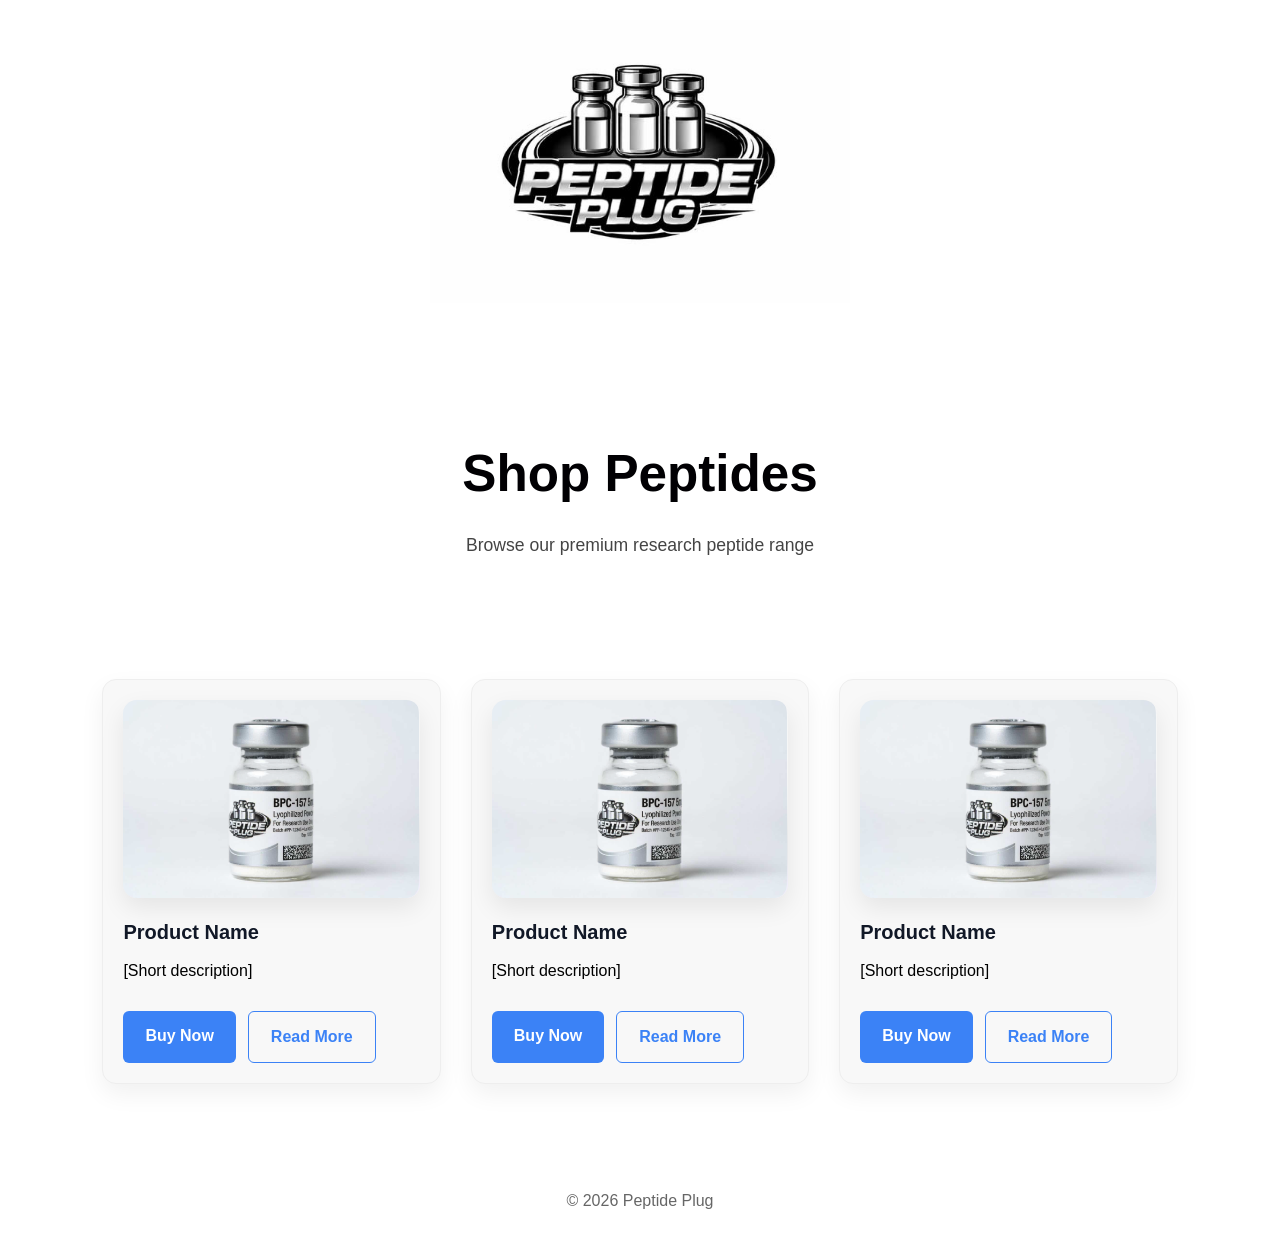
==== shop/index.html @ 5360014d "script fixes" ====
<!DOCTYPE html>
<html lang="en">
<head>
  <meta charset="UTF-8">
  <meta name="viewport" content="width=device-width, initial-scale=1.0">
  <title>Shop - Peptide Plug</title>
  <link rel="stylesheet" href="../style.css">
</head>
<body>

  <section class="banner-wrap">
    <img src="../pepbanner.png" alt="Peptide Plug Banner" class="top-banner" id="topBanner">
  </section>

  <section class="hero small fade-in shop-hero">
    <div class="hero-text shop-hero-text">
      <h2>Shop Peptides</h2>
      <p>Browse our premium research peptide range</p>
    </div>
  </section>

  <section class="product-grid">

    <div class="product fade-in">
      <div class="image-box small">
        <img src="../peptide1.png" alt="Peptide product image">
      </div>
      <h3>Product Name</h3>
      <p>[Short description]</p>
      <div class="buttons">
        <a href="#" class="btn">Buy Now</a>
        <a href="#" class="btn secondary">Read More</a>
      </div>
    </div>

    <div class="product fade-in">
      <div class="image-box small">
        <img src="../peptide1.png" alt="Peptide product image">
      </div>
      <h3>Product Name</h3>
      <p>[Short description]</p>
      <div class="buttons">
        <a href="#" class="btn">Buy Now</a>
        <a href="#" class="btn secondary">Read More</a>
      </div>
    </div>

    <div class="product fade-in">
      <div class="image-box small">
        <img src="../peptide1.png" alt="Peptide product image">
      </div>
      <h3>Product Name</h3>
      <p>[Short description]</p>
      <div class="buttons">
        <a href="#" class="btn">Buy Now</a>
        <a href="#" class="btn secondary">Read More</a>
      </div>
    </div>

  </section>

  <footer>
    <p>© 2026 Peptide Plug</p>
  </footer>

  <script src="../script.js"></script>
</body>
</html>
---- style.css ----
* {
  margin: 0;
  padding: 0;
  box-sizing: border-box;
  font-family: Arial, sans-serif;
}

body {
  color: #010003;
  background: #ffffff;
  line-height: 1.6;
}

/* NAVBAR */
.navbar {
  display: flex;
  justify-content: center;
  align-items: center;
  padding: 20px;
  position: sticky;
  top: 0;
  width: 100%;
  z-index: 1000;
  background: rgba(255, 255, 255, 0.95);
  backdrop-filter: blur(6px);
  border-bottom: 1px solid #e5e7eb;
}

.logo {
  font-size: 28px;
  color: #111827;
}

/* TOP BANNER */
.banner-wrap {
  width: 100%;
  display: flex;
  justify-content: center;
  padding: 20px 20px 10px;
}

.top-banner {
  width: min(90%, 420px);
  height: auto;
  display: block;
  transition: opacity 0.2s linear;
}

/* HERO */
.hero {
  min-height: 80vh;
  display: flex;
  justify-content: space-between;
  align-items: center;
  gap: 50px;
  padding: 60px 8%;
}

.hero.small {
  min-height: 32vh;
  justify-content: center;
  text-align: center;
  padding: 120px 8% 60px;
}

.hero-text {
  flex: 1;
  max-width: 520px;
}

.hero-text h2 {
  font-size: clamp(2rem, 4vw, 3.4rem);
  margin-bottom: 16px;
}

.hero-text p {
  font-size: 1.1rem;
  margin-bottom: 20px;
  color: #444;
}

.hero-img {
  flex: 1;
  max-width: 520px;
  display: flex;
  justify-content: center;
}

.hero-img img {
  width: 100%;
  max-width: 500px;
  height: 420px;
  object-fit: cover;
  border-radius: 14px;
  display: block;
  box-shadow: 0 10px 30px rgba(0, 0, 0, 0.12);
}

/* SECTIONS */
.section {
  display: flex;
  align-items: center;
  gap: 50px;
  padding: 80px 8%;
}

.section.reverse {
  flex-direction: row-reverse;
}

.text-box {
  flex: 1;
}

.text-box h2 {
  font-size: clamp(1.8rem, 3vw, 2.6rem);
  margin-bottom: 16px;
}

.text-box p {
  font-size: 1rem;
  color: #444;
  margin-bottom: 18px;
}

.image-box {
  flex: 1;
  min-height: 320px;
  border-radius: 14px;
  overflow: hidden;
  background: #f3f4f6;
  box-shadow: 0 10px 24px rgba(0, 0, 0, 0.08);
}

.image-box img {
  width: 100%;
  height: 100%;
  display: block;
  object-fit: cover;
}

.image-box.small {
  min-height: 180px;
}

/* CARDS */
.cards {
  display: grid;
  grid-template-columns: repeat(3, 1fr);
  gap: 24px;
  padding: 60px 8% 80px;
}

.card {
  background: #f8f8f8;
  padding: 20px;
  border-radius: 14px;
  color: #111827;
  box-shadow: 0 10px 24px rgba(0, 0, 0, 0.06);
}

.card h3 {
  margin: 18px 0 10px;
  font-size: 1.25rem;
}

.card p {
  color: #d1d5db;
}

/* SHOP */
.product-grid {
  display: grid;
  grid-template-columns: repeat(3, 1fr);
  gap: 30px;
  padding: 40px 8% 80px;
}

.product {
  background: #f8f8f8;
  padding: 20px;
  border-radius: 14px;
  color: #111827;
  box-shadow: 0 10px 24px rgba(0, 0, 0, 0.06);
  border: 1px solid #eeeeee;
}

.product h3 {
  margin: 18px 0 10px;
  font-size: 1.25rem;
}

.product p {
  color: #000000;
  margin-bottom: 18px;
}

.buttons {
  display: flex;
  gap: 12px;
  flex-wrap: wrap;
}

/* BUTTONS */
.btn {
  display: inline-block;
  margin-top: 10px;
  padding: 12px 22px;
  background: #3b82f6;
  border: none;
  color: white;
  cursor: pointer;
  border-radius: 6px;
  text-decoration: none;
  font-weight: 600;
  transition: background 0.2s ease;
}

.btn:hover {
  background: #2563eb;
}

.btn.secondary {
  background: transparent;
  border: 1px solid #3b82f6;
  color: #3b82f6;
}

/* FOOTER */
footer {
  text-align: center;
  padding: 24px;
  color: #666;
}

/* ANIMATIONS */
.fade-in {
  opacity: 0;
  transform: translateY(40px);
  transition: all 0.8s ease;
}

.fade-in.active {
  opacity: 1;
  transform: translateY(0);
}

/* RESPONSIVE */
@media (max-width: 900px) {
  .hero,
  .section,
  .section.reverse {
    flex-direction: column;
    padding: 50px 6%;
  }

  .hero.small {
    padding: 110px 6% 40px;
  }

  .hero-text,
  .text-box,
  .hero-img,
  .image-box {
    max-width: 100%;
    width: 100%;
  }

  .hero-img img {
    height: 320px;
  }

  .cards,
  .product-grid {
    grid-template-columns: 1fr;
    padding: 40px 6% 60px;
  }

  .image-box {
    min-height: 260px;
  }

  .image-box.small {
    min-height: 220px;
  }
}
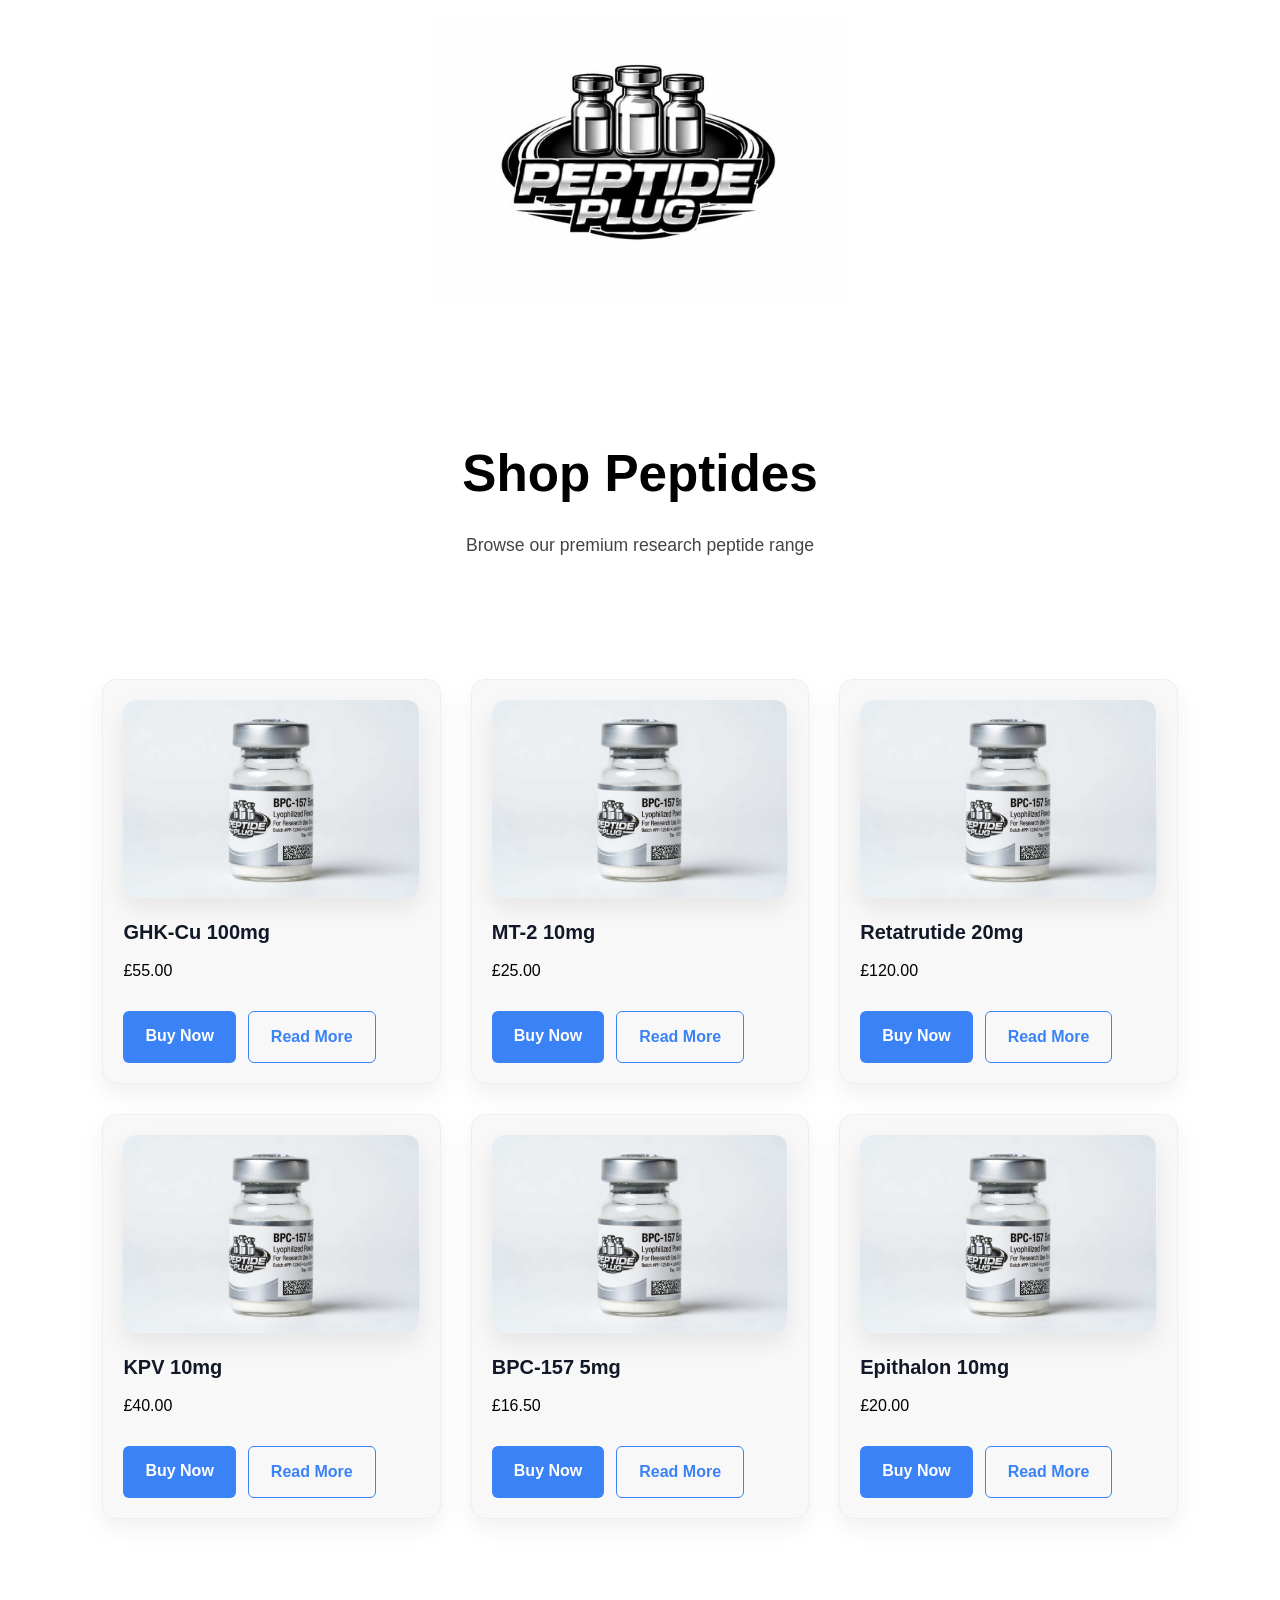
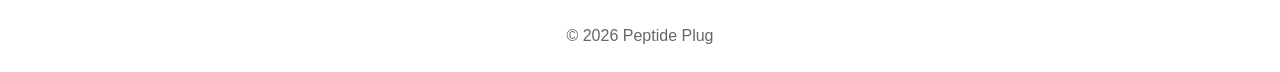
==== commit a2a66ded: "idek" ====
--- a/shop/index.html
+++ b/shop/index.html
@@ -19,50 +19,83 @@
     </div>
   </section>
 
-  <section class="product-grid">
-
-    <div class="product fade-in">
-      <div class="image-box small">
-        <img src="../peptide1.png" alt="Peptide product image">
-      </div>
-      <h3>Product Name</h3>
-      <p>[Short description]</p>
-      <div class="buttons">
-        <a href="#" class="btn">Buy Now</a>
-        <a href="#" class="btn secondary">Read More</a>
-      </div>
-    </div>
-
-    <div class="product fade-in">
-      <div class="image-box small">
-        <img src="../peptide1.png" alt="Peptide product image">
-      </div>
-      <h3>Product Name</h3>
-      <p>[Short description]</p>
-      <div class="buttons">
-        <a href="#" class="btn">Buy Now</a>
-        <a href="#" class="btn secondary">Read More</a>
-      </div>
-    </div>
-
-    <div class="product fade-in">
-      <div class="image-box small">
-        <img src="../peptide1.png" alt="Peptide product image">
-      </div>
-      <h3>Product Name</h3>
-      <p>[Short description]</p>
-      <div class="buttons">
-        <a href="#" class="btn">Buy Now</a>
-        <a href="#" class="btn secondary">Read More</a>
-      </div>
-    </div>
-
-  </section>
+  <section class="product-grid" id="productGrid"></section>
 
   <footer>
     <p>© 2026 Peptide Plug</p>
   </footer>
 
+  <script>
+    const products = [
+      {
+        name: "GHK-Cu 100mg",
+        description: "£55.00",
+        image: "../peptide1.png",
+        buyLink: "#",
+        readMoreLink: "#"
+      },
+      {
+        name: "MT-2 10mg",
+        description: "£25.00",
+        image: "../peptide1.png",
+        buyLink: "#",
+        readMoreLink: "#"
+      },
+      {
+        name: "Retatrutide 20mg",
+        description: "£120.00",
+        image: "../peptide1.png",
+        buyLink: "#",
+        readMoreLink: "#"
+      },
+      {
+        name: "KPV 10mg",
+        description: "£40.00",
+        image: "../peptide1.png",
+        buyLink: "#",
+        readMoreLink: "#"
+      },
+      {
+        name: "BPC-157 5mg",
+        description: "£16.50",
+        image: "../peptide1.png",
+        buyLink: "#",
+        readMoreLink: "#"
+      },
+      {
+        name: "Epithalon 10mg",
+        description: "£20.00",
+        image: "../peptide1.png",
+        buyLink: "#",
+        readMoreLink: "#"
+      }
+    ];
+
+    const productGrid = document.getElementById("productGrid");
+
+    function createProductCard(product) {
+      return `
+        <div class="product fade-in">
+          <div class="image-box small">
+            <img src="${product.image}" alt="${product.name}">
+          </div>
+          <h3>${product.name}</h3>
+          <p>${product.description}</p>
+          <div class="buttons">
+            <a href="${product.buyLink}" class="btn">Buy Now</a>
+            <a href="${product.readMoreLink}" class="btn secondary">Read More</a>
+          </div>
+        </div>
+      `;
+    }
+
+    function renderProducts() {
+      productGrid.innerHTML = products.map(createProductCard).join("");
+    }
+
+    renderProducts();
+  </script>
+
   <script src="../script.js"></script>
 </body>
 </html>
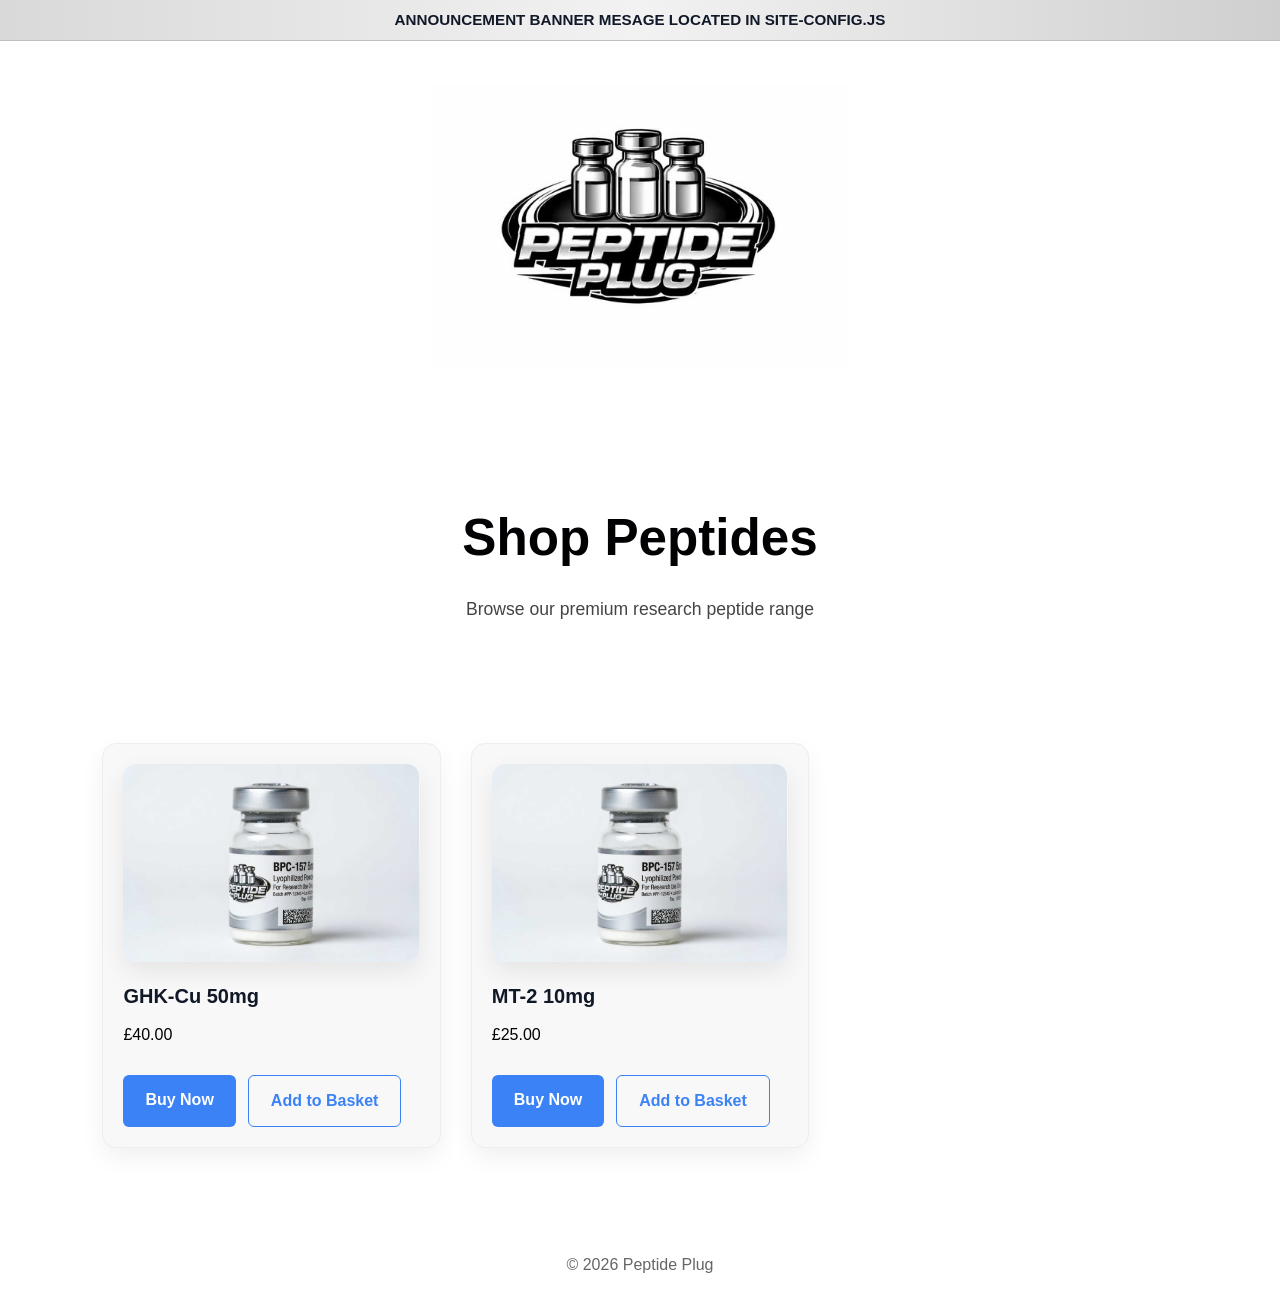
==== commit b8228308: "restrucutre and product descriptions and details" ====
--- a/shop/index.html
+++ b/shop/index.html
@@ -4,12 +4,13 @@
   <meta charset="UTF-8">
   <meta name="viewport" content="width=device-width, initial-scale=1.0">
   <title>Shop - Peptide Plug</title>
+  <link rel="icon" type="image/png" href="assets/images/pepbanner.png">
   <link rel="stylesheet" href="../style.css">
 </head>
 <body>
 
   <section class="banner-wrap">
-    <img src="../pepbanner.png" alt="Peptide Plug Banner" class="top-banner" id="topBanner">
+    <img src="../assets/images/pepbanner.png" alt="Peptide Plug Banner" class="top-banner" id="topBanner">
   </section>
 
   <section class="hero small fade-in shop-hero">
@@ -25,77 +26,10 @@
     <p>© 2026 Peptide Plug</p>
   </footer>
 
-  <script>
-    const products = [
-      {
-        name: "GHK-Cu 100mg",
-        description: "£55.00",
-        image: "../peptide1.png",
-        buyLink: "#",
-        readMoreLink: "#"
-      },
-      {
-        name: "MT-2 10mg",
-        description: "£25.00",
-        image: "../peptide1.png",
-        buyLink: "#",
-        readMoreLink: "#"
-      },
-      {
-        name: "Retatrutide 20mg",
-        description: "£120.00",
-        image: "../peptide1.png",
-        buyLink: "#",
-        readMoreLink: "#"
-      },
-      {
-        name: "KPV 10mg",
-        description: "£40.00",
-        image: "../peptide1.png",
-        buyLink: "#",
-        readMoreLink: "#"
-      },
-      {
-        name: "BPC-157 5mg",
-        description: "£16.50",
-        image: "../peptide1.png",
-        buyLink: "#",
-        readMoreLink: "#"
-      },
-      {
-        name: "Epithalon 10mg",
-        description: "£20.00",
-        image: "../peptide1.png",
-        buyLink: "#",
-        readMoreLink: "#"
-      }
-    ];
-
-    const productGrid = document.getElementById("productGrid");
-
-    function createProductCard(product) {
-      return `
-        <div class="product fade-in">
-          <div class="image-box small">
-            <img src="${product.image}" alt="${product.name}">
-          </div>
-          <h3>${product.name}</h3>
-          <p>${product.description}</p>
-          <div class="buttons">
-            <a href="${product.buyLink}" class="btn">Buy Now</a>
-            <a href="${product.readMoreLink}" class="btn secondary">Read More</a>
-          </div>
-        </div>
-      `;
-    }
-
-    function renderProducts() {
-      productGrid.innerHTML = products.map(createProductCard).join("");
-    }
-
-    renderProducts();
-  </script>
-
+  <script src="../js/site-config.js"></script>
+  <script src="../js/products.js"></script>
+  <script src="../js/components.js"></script>
+  <script src="../js/shop.js"></script>
   <script src="../script.js"></script>
 </body>
 </html>
--- a/style.css
+++ b/style.css
@@ -283,4 +283,181 @@
   .image-box.small {
     min-height: 220px;
   }
+}
+
+/* ANNOUNCEMENT BAR */
+.announcement-bar {
+  position: fixed;
+  top: 0;
+  left: 0;
+  width: 100%;
+  background: linear-gradient(to right, #d9d9d9, #f2f2f2, #cfcfcf);
+  color: #111827;
+  text-align: center;
+  padding: 8px 16px;
+  font-size: 0.95rem;
+  font-weight: 600;
+  z-index: 3000;
+  border-bottom: 1px solid #bdbdbd;
+}
+
+body.has-announcement {
+  padding-top: 42px;
+}
+
+body.has-announcement .navbar {
+  top: 42px;
+}
+
+body.has-announcement .banner-wrap {
+  padding-top: 34px;
+}
+
+body.has-announcement .top-banner {
+  margin-top: 8px;
+}
+
+/* SHOP EXTRA */
+.shop-actions {
+  display: flex;
+  justify-content: flex-end;
+  gap: 12px;
+  padding: 20px 8% 0;
+}
+
+/* PRODUCT PAGE */
+.back-link {
+  max-width: 1200px;
+  margin: 30px auto 0;
+  padding: 0 20px;
+}
+
+.product-page {
+  max-width: 1200px;
+  margin: 30px auto 60px;
+  padding: 0 20px;
+  display: grid;
+  grid-template-columns: 1fr 1fr;
+  gap: 40px;
+  align-items: start;
+}
+
+.product-image-wrap,
+.product-info {
+  background: #ffffff;
+  border-radius: 16px;
+  padding: 24px;
+}
+
+.product-image-wrap img {
+  width: 100%;
+  height: auto;
+  display: block;
+  border-radius: 12px;
+}
+
+.product-info h1 {
+  margin: 0 0 10px;
+  font-size: 2rem;
+  color: #000000;
+}
+
+.product-price {
+  font-size: 1.25rem;
+  margin-bottom: 20px;
+  color: #000000;
+}
+
+.product-description {
+  line-height: 1.6;
+  margin-bottom: 24px;
+  color: #000000;
+}
+
+.product-meta {
+  margin-bottom: 24px;
+}
+
+.product-meta p {
+  margin: 8px 0;
+  color: #000000;
+}
+
+.product-meta strong {
+  color: #000000;
+}
+
+/* RESPONSIVE ADDITIONS */
+@media (max-width: 900px) {
+  .shop-actions {
+    justify-content: center;
+    padding: 20px 6% 0;
+  }
+
+  .product-page {
+    grid-template-columns: 1fr;
+    gap: 24px;
+  }
+}
+
+.hero .buttons {
+  margin-top: 18px;
+  gap: 16px;
+}
+
+.hero .buttons .btn:first-child {
+  min-width: 190px;
+  padding: 15px 30px;
+  font-size: 1.05rem;
+  border-radius: 10px;
+  box-shadow: 0 10px 24px rgba(59, 130, 246, 0.22);
+}
+
+.hero .buttons .btn:first-child:hover {
+  background: #1d4ed8;
+}
+
+@media (max-width: 700px) {
+  .hero .buttons {
+    flex-direction: column;
+    align-items: stretch;
+    width: 100%;
+  }
+
+  .hero .buttons .btn:first-child {
+    width: 100%;
+    min-width: 0;
+  }
+}
+
+.product-description-content {
+  display: -webkit-box;
+  -webkit-line-clamp: 4;
+  -webkit-box-orient: vertical;
+  overflow: hidden;
+}
+
+.product-description-content.expanded {
+  display: block;
+  -webkit-line-clamp: unset;
+  overflow: visible;
+}
+
+.description-toggle-btn {
+  margin-top: 5px;
+}
+
+.product-description h3 {
+  margin: 16px 0 10px;
+  font-size: 1.05rem;
+  color: #000000;
+}
+
+.product-description p {
+  margin-bottom: 10px;
+  color: #000000;
+}
+
+.product-description strong {
+  color: #000000;
 }
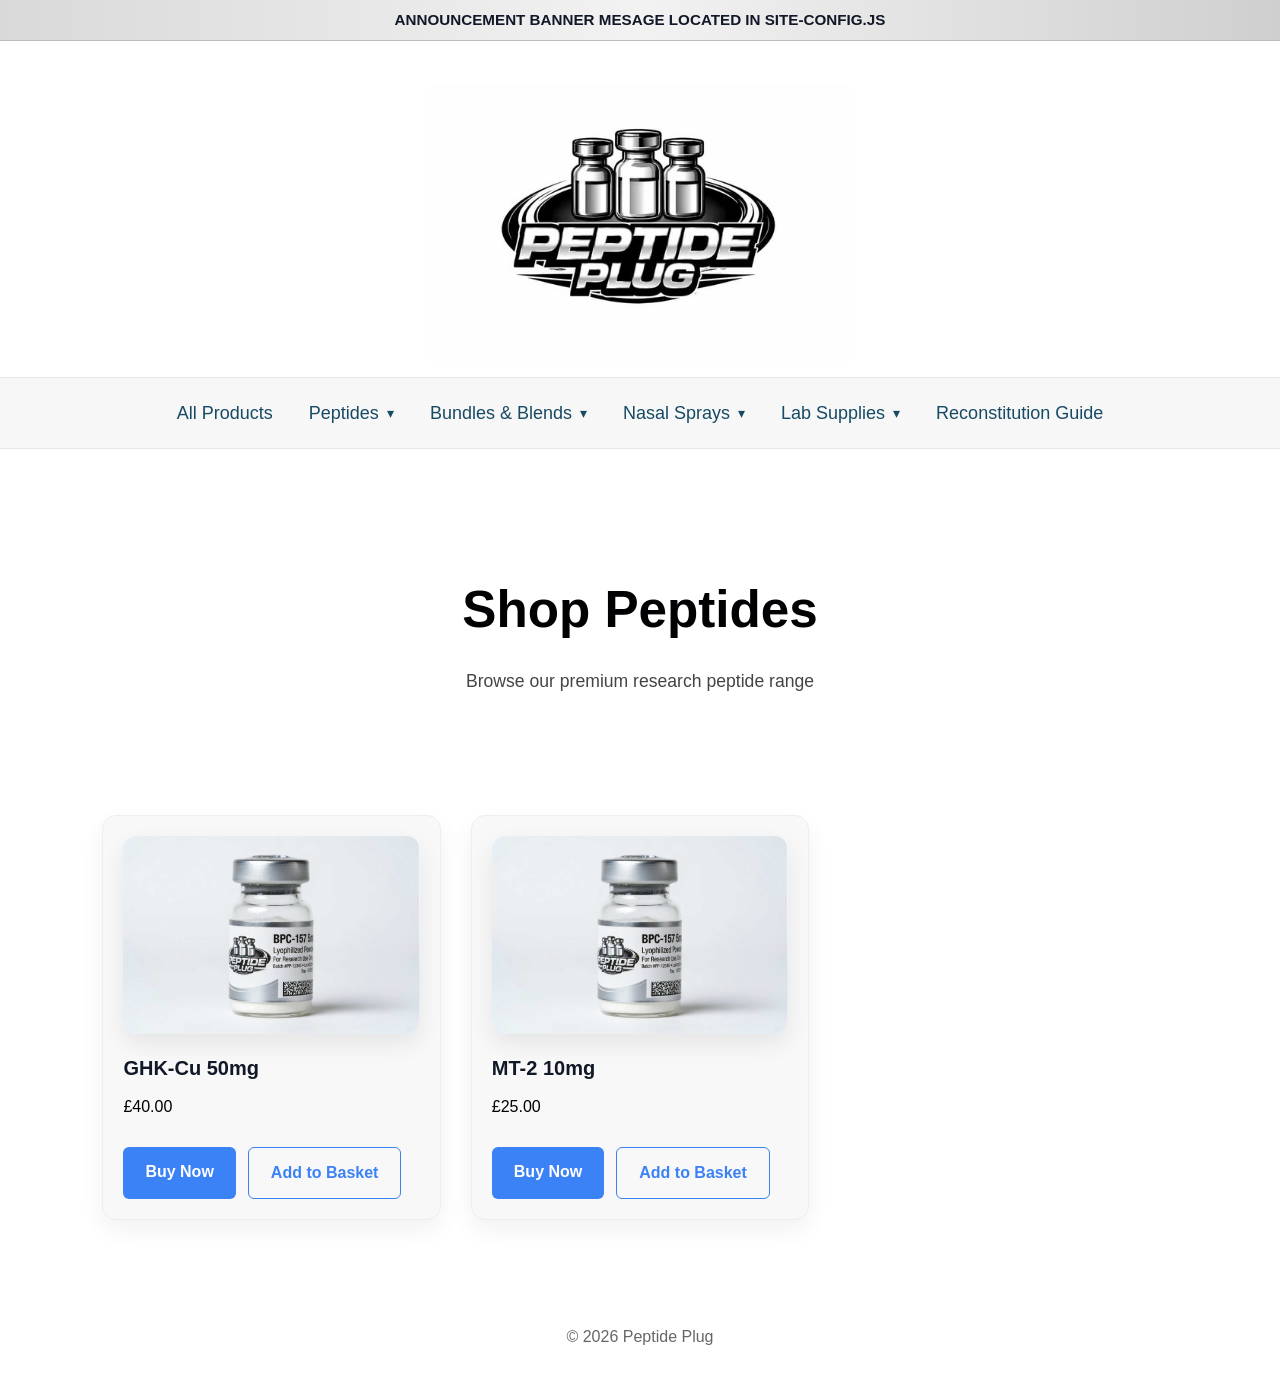
==== commit 3da7c205: "drop down bar and product categories ammended" ====
--- a/shop/index.html
+++ b/shop/index.html
@@ -1,5 +1,6 @@
 <!DOCTYPE html>
 <html lang="en">
+
 <head>
   <meta charset="UTF-8">
   <meta name="viewport" content="width=device-width, initial-scale=1.0">
@@ -7,11 +8,17 @@
   <link rel="icon" type="image/png" href="assets/images/pepbanner.png">
   <link rel="stylesheet" href="../style.css">
 </head>
+
 <body>
 
   <section class="banner-wrap">
     <img src="../assets/images/pepbanner.png" alt="Peptide Plug Banner" class="top-banner" id="topBanner">
   </section>
+
+  <section class="category-nav-wrap">
+    <nav class="category-nav" id="categoryNav"></nav>
+  </section>
+
 
   <section class="hero small fade-in shop-hero">
     <div class="hero-text shop-hero-text">
@@ -32,4 +39,5 @@
   <script src="../js/shop.js"></script>
   <script src="../script.js"></script>
 </body>
+
 </html>
--- a/style.css
+++ b/style.css
@@ -165,7 +165,7 @@
 }
 
 .card p {
-  color: #d1d5db;
+  color: #000000;
 }
 
 /* SHOP */
@@ -432,32 +432,204 @@
 
 .product-description-content {
   display: -webkit-box;
+  -webkit-box-orient: vertical;
   -webkit-line-clamp: 4;
-  -webkit-box-orient: vertical;
   overflow: hidden;
 }
 
 .product-description-content.expanded {
   display: block;
-  -webkit-line-clamp: unset;
   overflow: visible;
 }
 
 .description-toggle-btn {
-  margin-top: 5px;
+  margin-top: 14px;
 }
 
 .product-description h3 {
-  margin: 16px 0 10px;
+  margin: 18px 0 10px;
   font-size: 1.05rem;
   color: #000000;
 }
 
 .product-description p {
-  margin-bottom: 10px;
+  margin-bottom: 12px;
   color: #000000;
 }
 
 .product-description strong {
   color: #000000;
+}
+
+@media (max-width: 700px) {
+  .product-description-content {
+    display: -webkit-box;
+    -webkit-box-orient: vertical;
+    -webkit-line-clamp: 3;
+    overflow: hidden;
+    font-size: 0.95rem;
+    line-height: 1.5;
+  }
+
+  .product-description-content.expanded {
+    display: block;
+    overflow: visible;
+  }
+
+  .product-page {
+    gap: 18px;
+    margin: 20px auto 40px;
+    padding: 0 16px;
+  }
+
+  .product-image-wrap {
+    padding: 14px;
+  }
+
+  .product-image-wrap img {
+    width: 100%;
+    max-height: 120px;
+    object-fit: contain;
+  }
+
+  .product-info {
+    padding: 18px;
+  }
+
+  .product-info h1 {
+    font-size: 1.5rem;
+    line-height: 1.2;
+  }
+
+  .product-price {
+    font-size: 1.1rem;
+    margin-bottom: 14px;
+  }
+
+  .product-description-content {
+    -webkit-line-clamp: 3;
+    font-size: 0.95rem;
+    line-height: 1.5;
+  }
+
+  .product-description h3 {
+    font-size: 1rem;
+    margin: 14px 0 8px;
+  }
+
+  .product-description p {
+    margin-bottom: 10px;
+  }
+
+  .product-meta p {
+    font-size: 0.95rem;
+  }
+
+  .product-info .buttons {
+    flex-direction: column;
+    align-items: stretch;
+  }
+
+  .product-info .buttons .btn {
+    width: 100%;
+    text-align: center;
+  }
+}
+
+.category-nav-wrap {
+  width: 100%;
+  background: #f7f7f7;
+  border-top: 1px solid #e5e5e5;
+  border-bottom: 1px solid #e5e5e5;
+}
+
+.category-nav {
+  max-width: 1200px;
+  margin: 0 auto;
+  padding: 0 20px;
+  display: flex;
+  align-items: center;
+  justify-content: center;
+  gap: 36px;
+  min-height: 70px;
+  flex-wrap: wrap;
+}
+
+.category-nav a,
+.dropdown-btn {
+  text-decoration: none;
+  color: #174a63;
+  font-size: 18px;
+  font-weight: 500;
+  background: none;
+  border: none;
+  cursor: pointer;
+  font-family: inherit;
+  transition: color 0.2s ease;
+}
+
+.category-nav a:hover,
+.dropdown-btn:hover {
+  color: #0f3447;
+}
+
+.dropdown {
+  position: relative;
+}
+
+.dropdown-btn {
+  display: flex;
+  align-items: center;
+  gap: 8px;
+}
+
+.arrow {
+  font-size: 14px;
+}
+
+.dropdown-menu {
+  position: absolute;
+  top: 100%;
+  left: 0;
+  min-width: 220px;
+  background: #ffffff;
+  border: 1px solid #e5e5e5;
+  box-shadow: 0 8px 20px rgba(0, 0, 0, 0.08);
+  border-radius: 10px;
+  padding: 10px 0;
+  display: none;
+  z-index: 1000;
+}
+
+.dropdown-menu a {
+  display: block;
+  padding: 12px 18px;
+  font-size: 16px;
+  color: #174a63;
+  white-space: nowrap;
+}
+
+.dropdown-menu a:hover {
+  background: #f3f7f9;
+}
+
+.dropdown:hover .dropdown-menu {
+  display: block;
+}
+
+@media (max-width: 768px) {
+  .category-nav {
+    gap: 18px;
+    padding: 12px 16px;
+    justify-content: flex-start;
+  }
+
+  .category-nav a,
+  .dropdown-btn {
+    font-size: 16px;
+  }
+
+  .dropdown-menu {
+    min-width: 180px;
+  }
 }
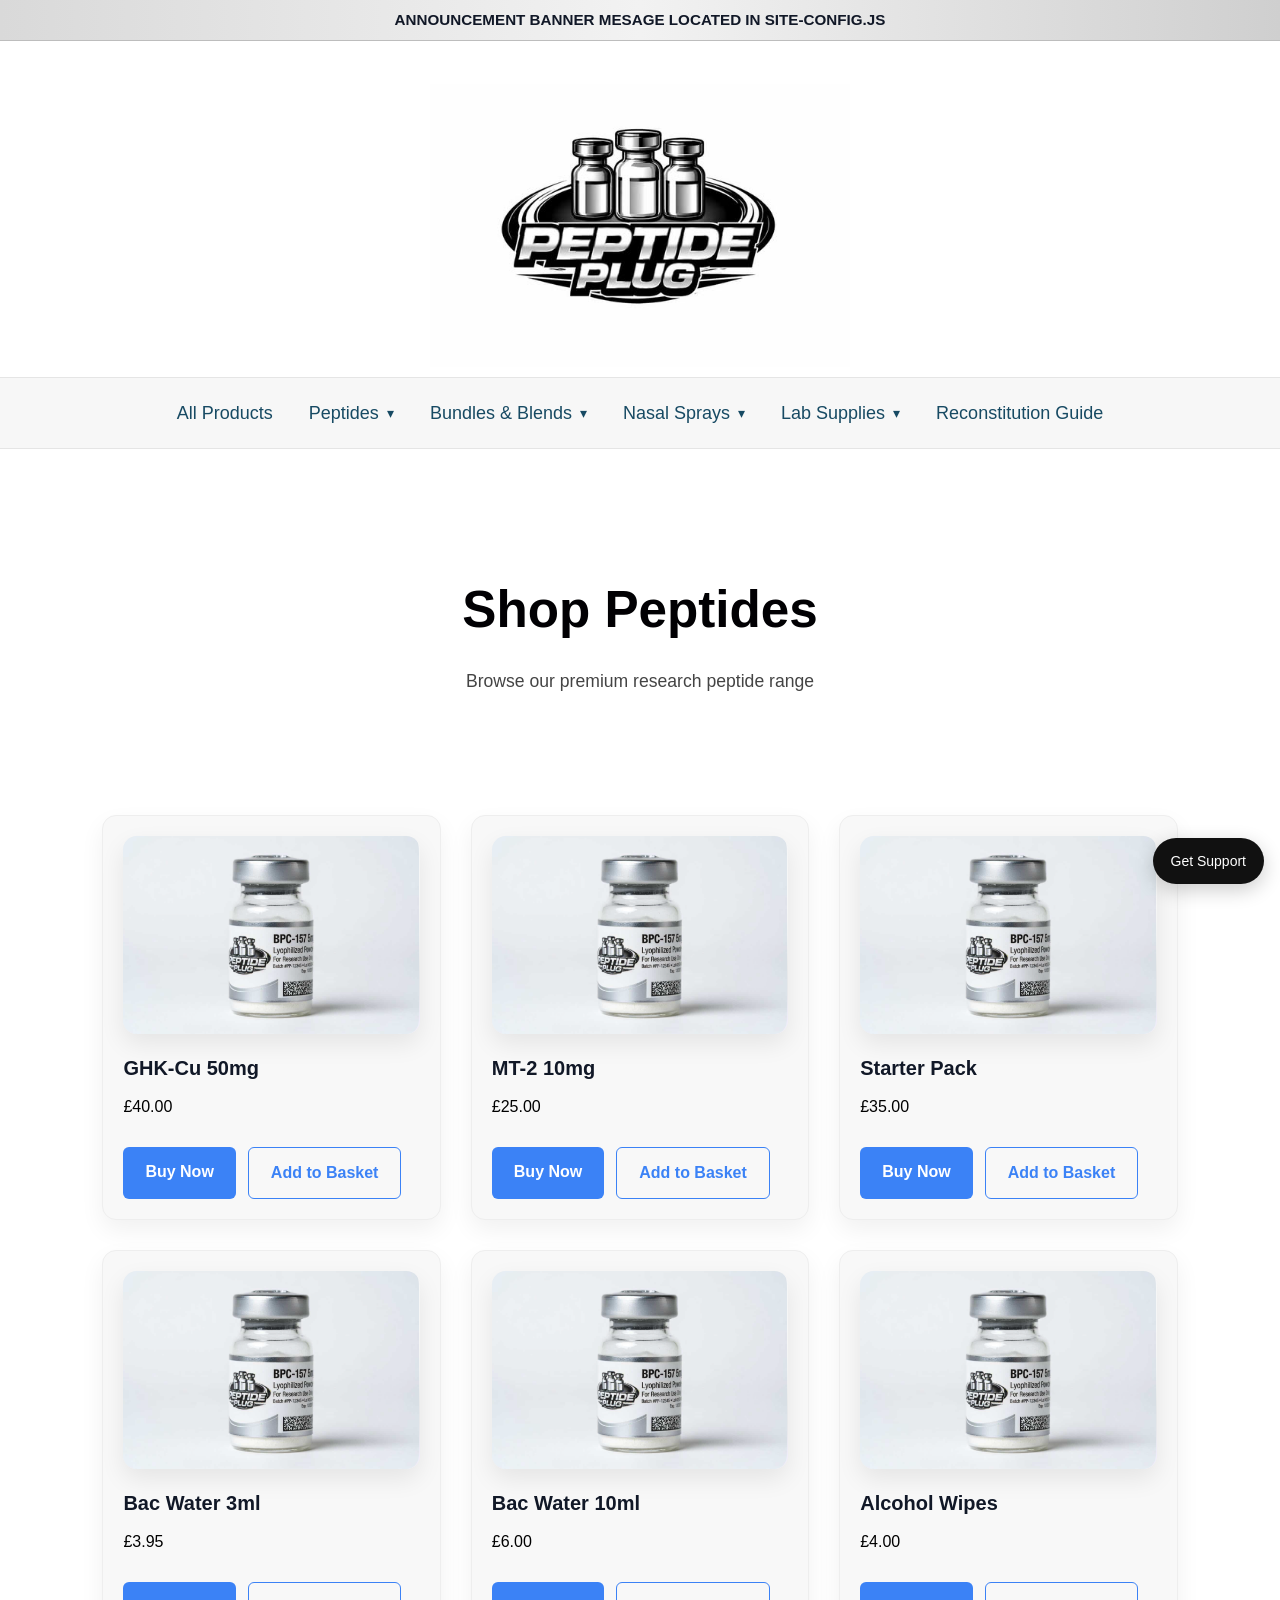
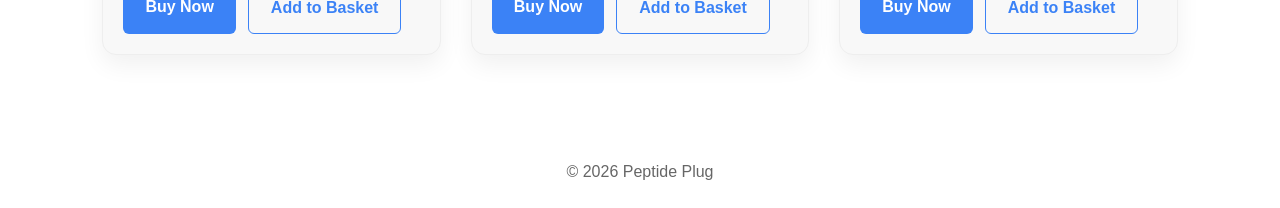
==== commit fd9a21a8: "support system, adding products." ====
--- a/shop/index.html
+++ b/shop/index.html
@@ -38,6 +38,26 @@
   <script src="../js/components.js"></script>
   <script src="../js/shop.js"></script>
   <script src="../script.js"></script>
+
+
+  <div id="supportWidget">
+  <button id="supportToggle" aria-label="Open support form">Get Support</button>
+
+  <div id="supportPanel">
+    <button id="supportClose" aria-label="Close support form">&times;</button>
+
+    <form id="supportForm">
+      <h3>Need help?</h3>
+
+      <input type="text" name="name" placeholder="Your name" required>
+      <input type="email" name="email" placeholder="Your email" required>
+      <textarea name="message" placeholder="What would you like help with?" required></textarea>
+
+      <button type="submit">Send</button>
+      <p id="supportStatus"></p>
+    </form>
+  </div>
+</div>
 </body>
 
 </html>
--- a/style.css
+++ b/style.css
@@ -632,4 +632,130 @@
   .dropdown-menu {
     min-width: 180px;
   }
+}
+
+
+#supportWidget {
+  position: fixed;
+  right: 16px;
+  bottom: 16px;
+  z-index: 9999;
+}
+
+#supportToggle {
+  background: #111;
+  color: #fff;
+  border: none;
+  border-radius: 999px;
+  padding: 12px 18px;
+  font: inherit;
+  font-size: 14px;
+  cursor: pointer;
+  box-shadow: 0 6px 20px rgba(0, 0, 0, 0.2);
+  transition: transform 0.2s ease, opacity 0.2s ease;
+}
+
+#supportToggle:hover {
+  transform: translateY(-2px);
+}
+
+#supportPanel {
+  position: absolute;
+  right: 0;
+  bottom: 60px;
+  width: 320px;
+  background: #fff;
+  border-radius: 14px;
+  box-shadow: 0 10px 30px rgba(0, 0, 0, 0.18);
+  padding: 18px;
+  opacity: 0;
+  transform: translateY(20px);
+  pointer-events: none;
+  transition: opacity 0.25s ease, transform 0.25s ease;
+}
+
+#supportPanel.open {
+  opacity: 1;
+  transform: translateY(0);
+  pointer-events: auto;
+}
+
+#supportClose {
+  position: absolute;
+  top: 10px;
+  right: 12px;
+  background: transparent;
+  border: none;
+  font-size: 24px;
+  line-height: 1;
+  cursor: pointer;
+  color: #111;
+}
+
+#supportForm {
+  display: flex;
+  flex-direction: column;
+  gap: 10px;
+}
+
+#supportForm h3 {
+  margin: 0 0 6px 0;
+  font-size: 20px;
+  color: #111;
+}
+
+#supportForm input,
+#supportForm textarea {
+  width: 100%;
+  padding: 11px 12px;
+  border: 1px solid #d8d8d8;
+  border-radius: 8px;
+  font: inherit;
+  font-size: 14px;
+  box-sizing: border-box;
+}
+
+#supportForm textarea {
+  min-height: 110px;
+  resize: vertical;
+}
+
+#supportForm button[type="submit"] {
+  background: #111;
+  color: #fff;
+  border: none;
+  border-radius: 8px;
+  padding: 11px 12px;
+  font: inherit;
+  font-size: 14px;
+  cursor: pointer;
+  transition: opacity 0.2s ease;
+}
+
+#supportForm button[type="submit"]:hover {
+  opacity: 0.9;
+}
+
+#supportStatus {
+  margin: 4px 0 0 0;
+  font-size: 13px;
+  color: #111;
+}
+
+@media (max-width: 480px) {
+  #supportWidget {
+    right: 12px;
+    bottom: 12px;
+  }
+
+  #supportPanel {
+    width: min(320px, calc(100vw - 24px));
+    right: 0;
+    bottom: 56px;
+  }
+
+  #supportToggle {
+    padding: 11px 16px;
+    font-size: 13px;
+  }
 }
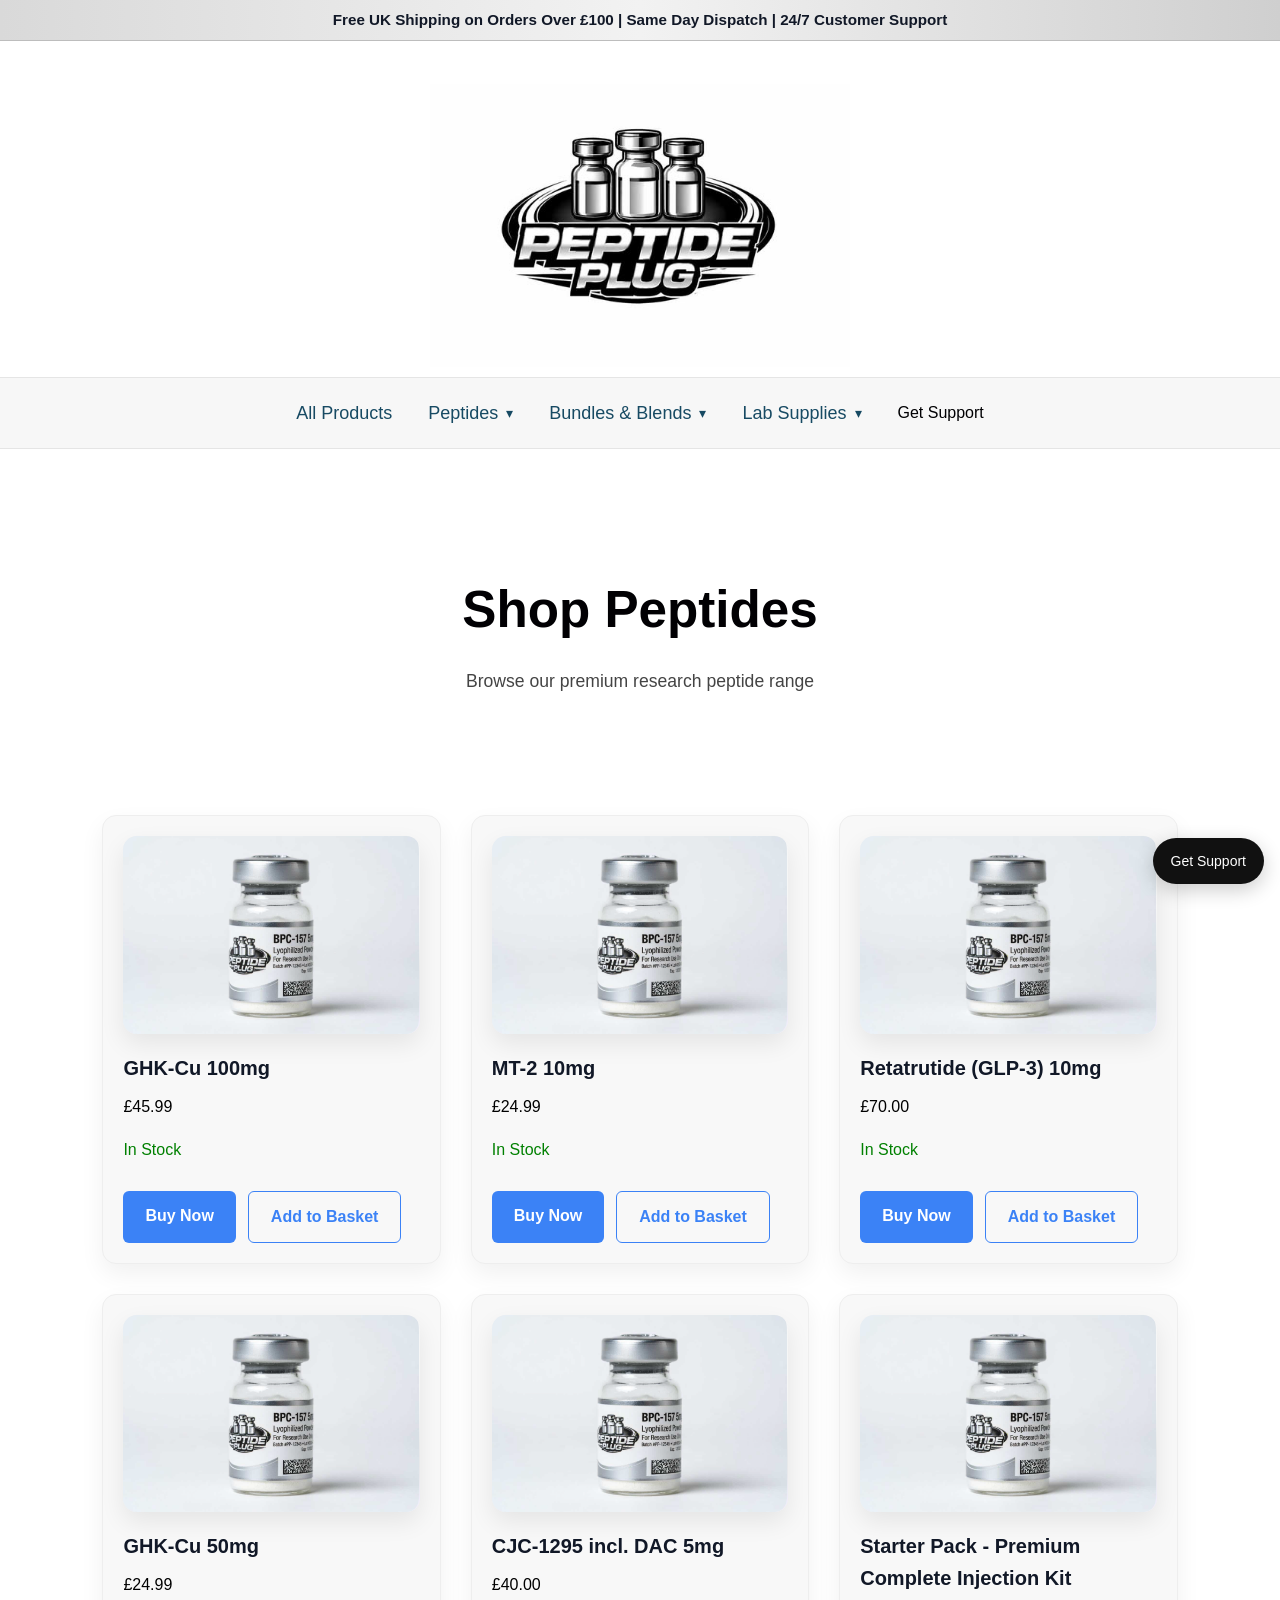
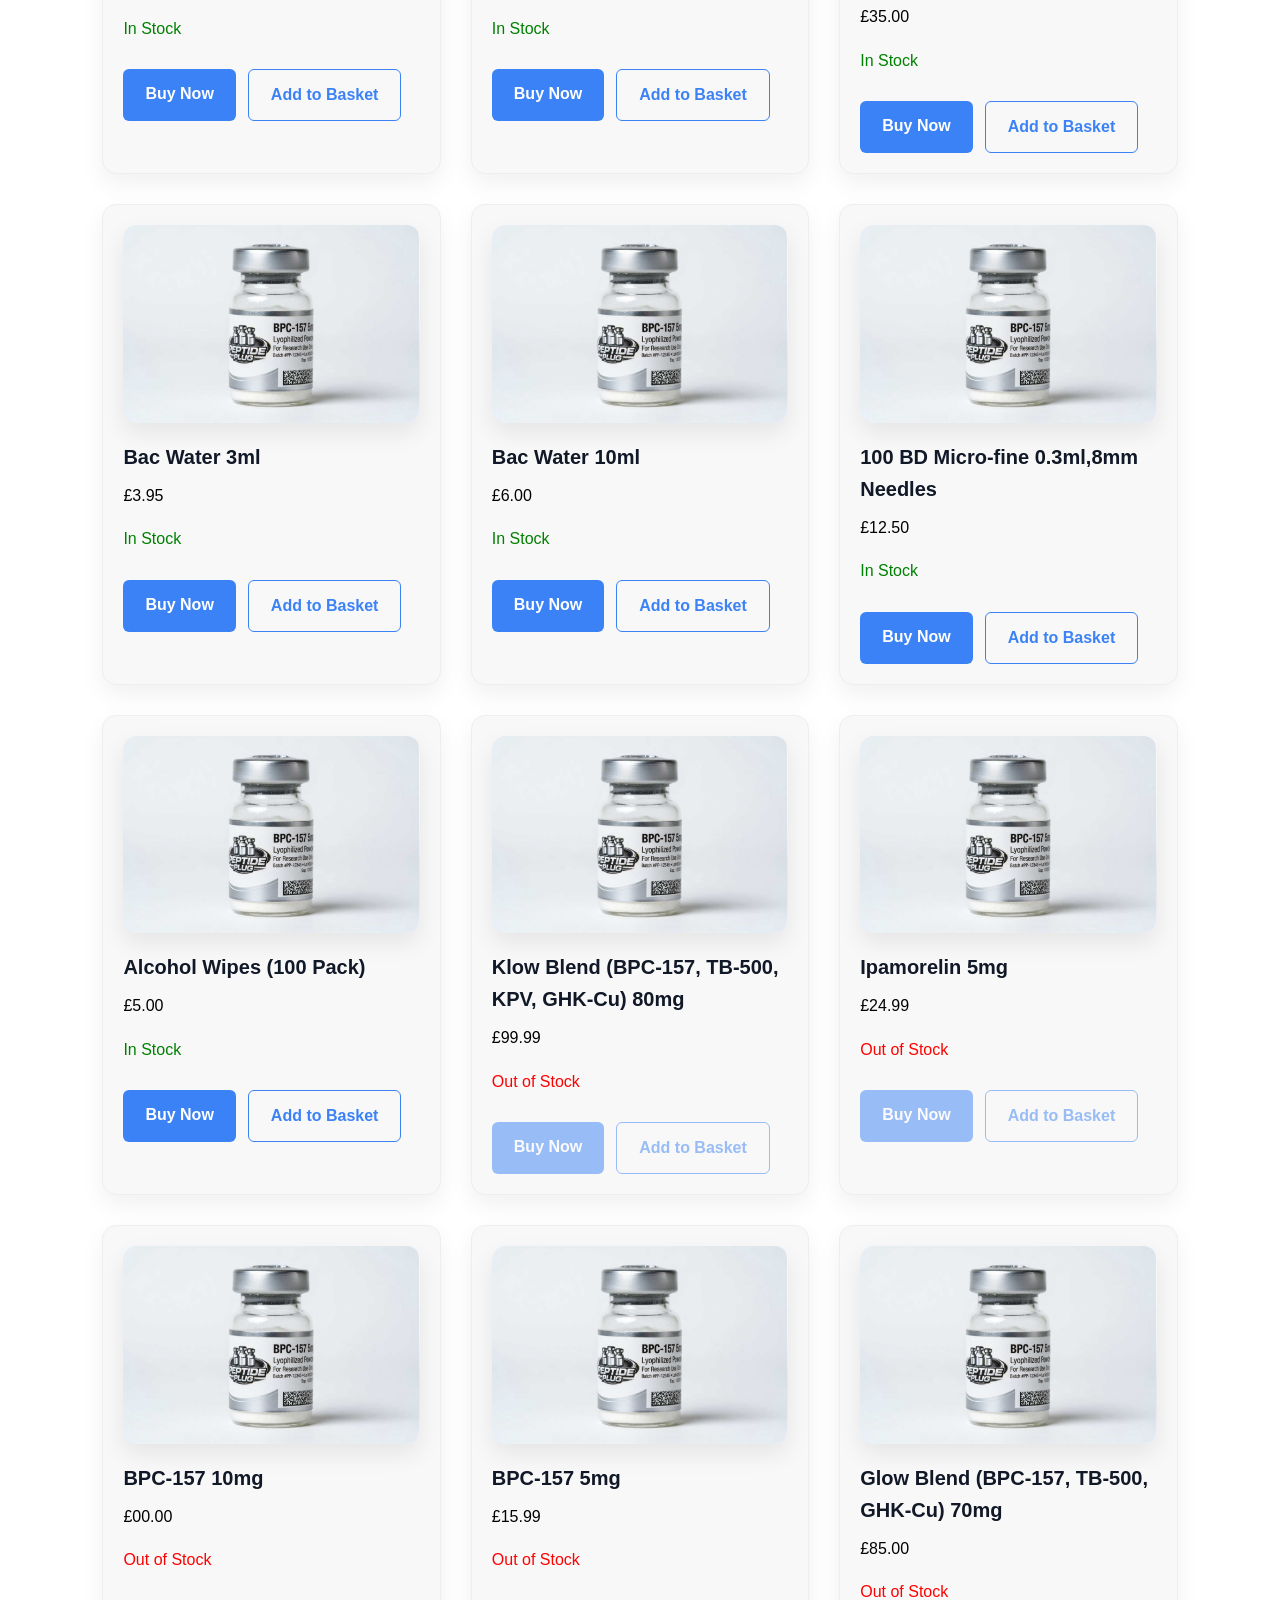
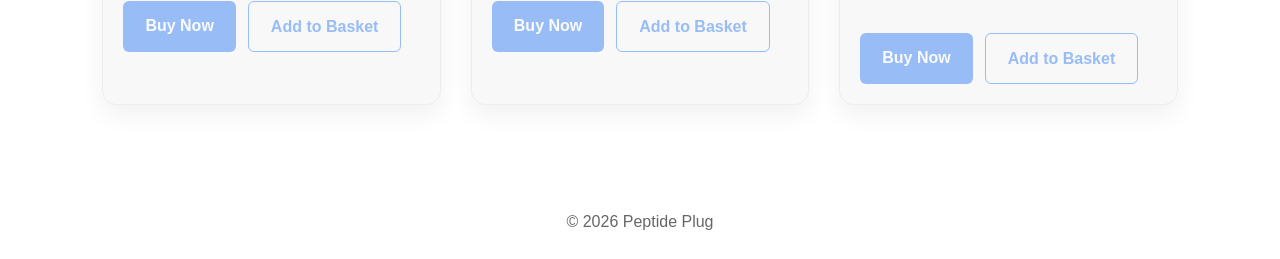
==== commit 90397213: "stock checking, adding all of the other products." ====
--- a/shop/index.html
+++ b/shop/index.html
@@ -5,7 +5,7 @@
   <meta charset="UTF-8">
   <meta name="viewport" content="width=device-width, initial-scale=1.0">
   <title>Shop - Peptide Plug</title>
-  <link rel="icon" type="image/png" href="assets/images/pepbanner.png">
+  <link rel="icon" type="image/png" href="../assets/images/pepbanner.png">
   <link rel="stylesheet" href="../style.css">
 </head>
 
--- a/style.css
+++ b/style.css
@@ -758,4 +758,27 @@
     padding: 11px 16px;
     font-size: 13px;
   }
+}
+
+.btn.disabled {
+  opacity: 0.5;
+  pointer-events: none;
+  cursor: not-allowed;
+}
+
+.availability.in {
+  color: green;
+}
+
+.availability.out {
+  color: red;
+}
+
+.nav-support-btn {
+  background: none;
+  border: none;
+  color: inherit;
+  font: inherit;
+  cursor: pointer;
+  padding: 0;
 }
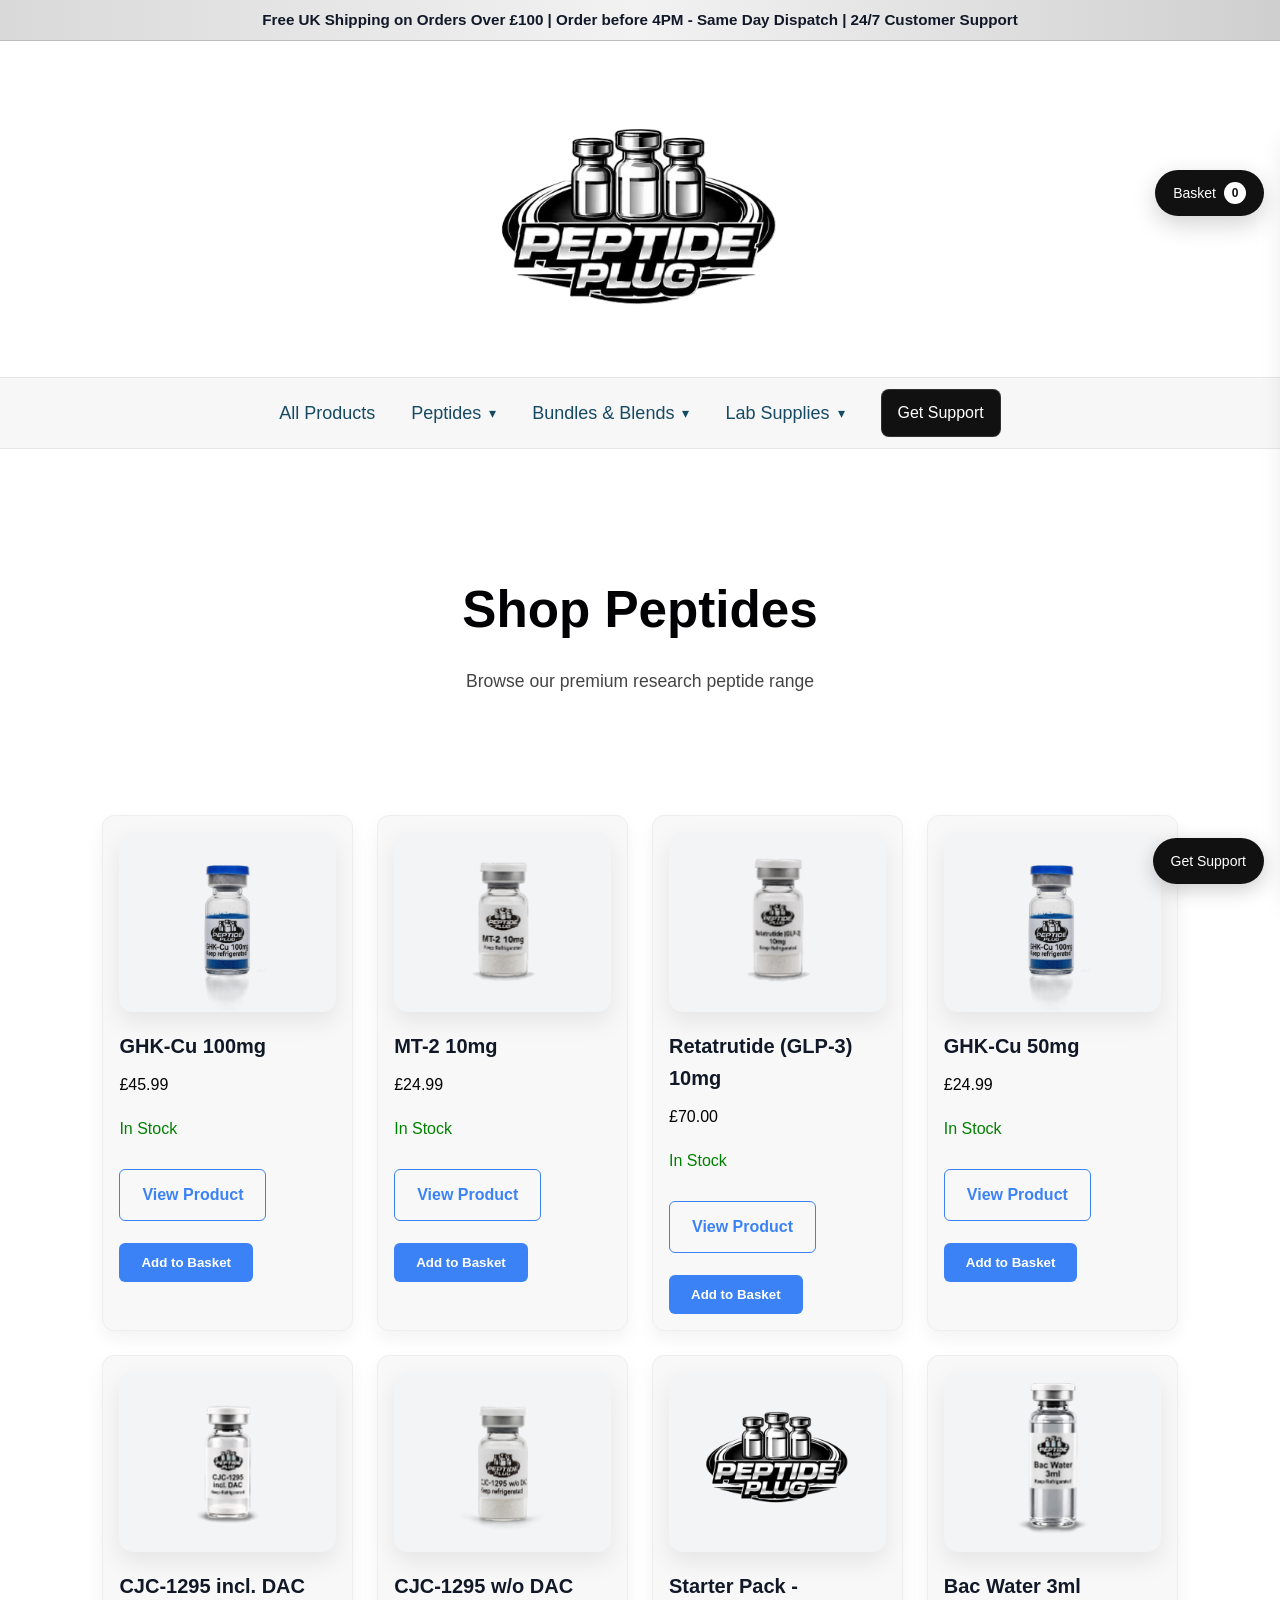
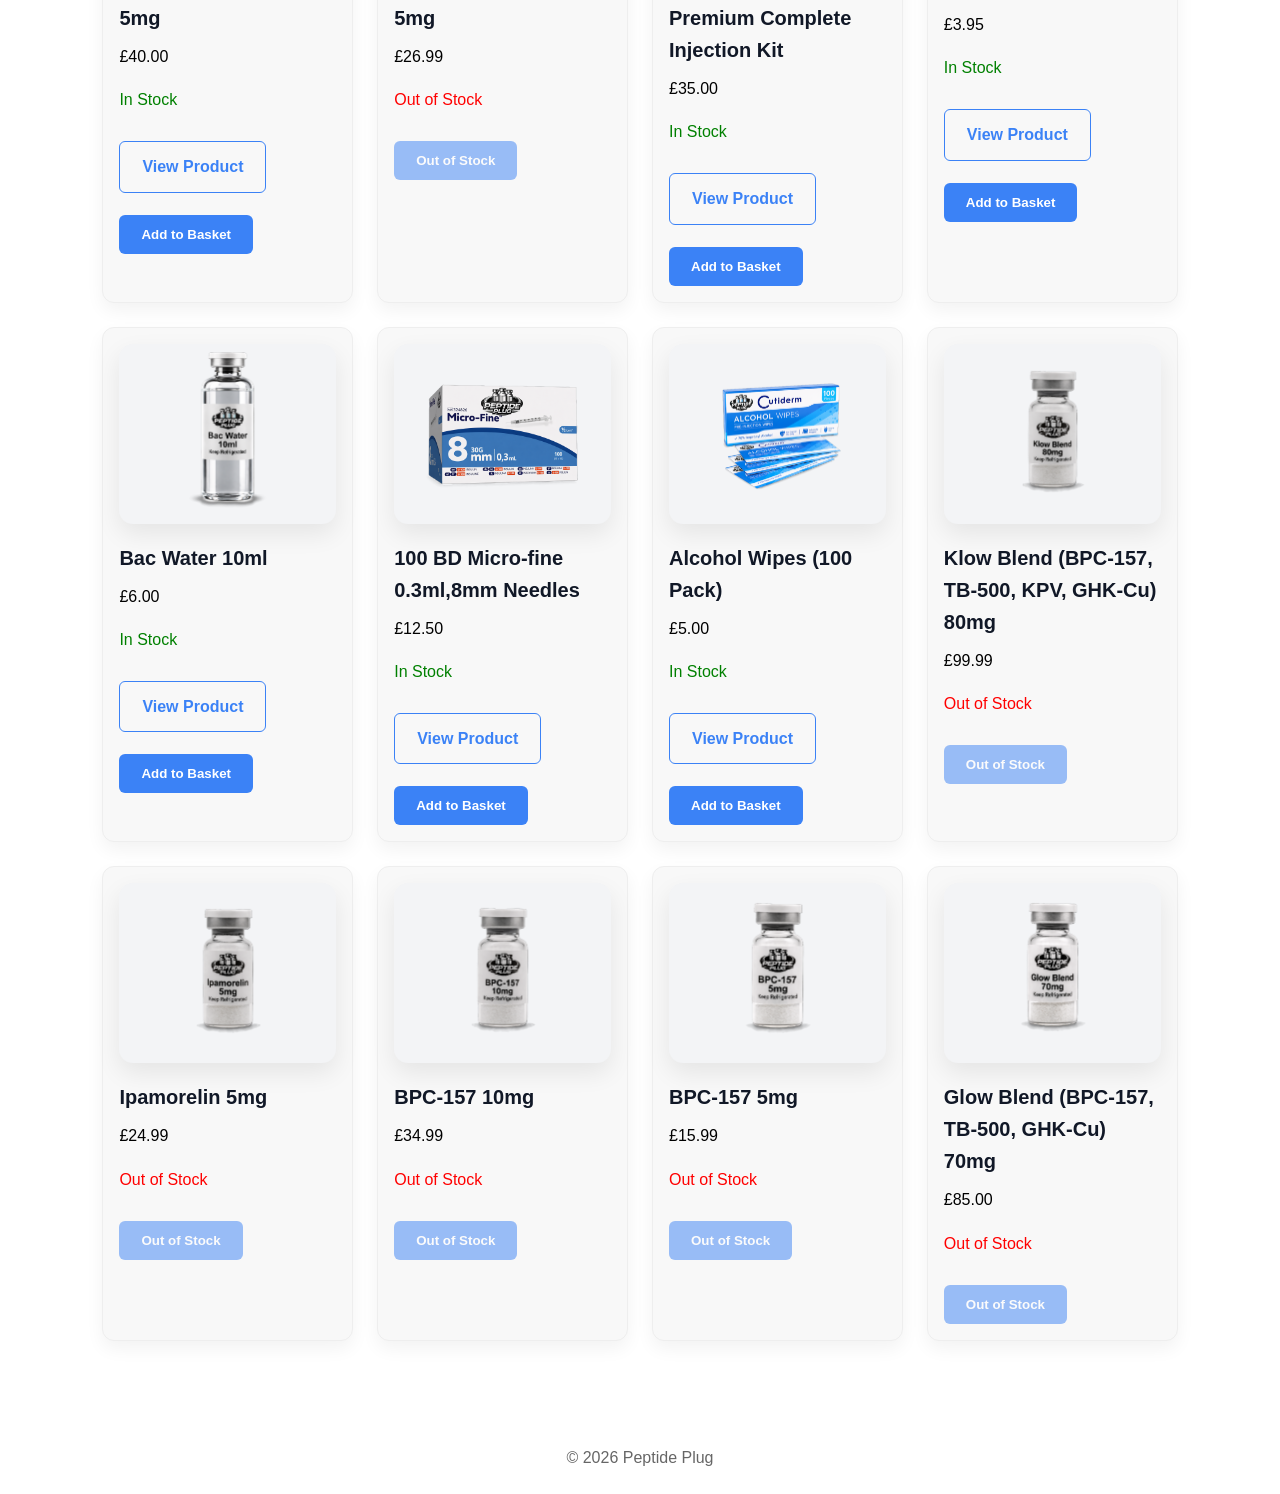
==== commit e6991307: "BASKET SYSTEM" ====
--- a/shop/index.html
+++ b/shop/index.html
@@ -19,7 +19,6 @@
     <nav class="category-nav" id="categoryNav"></nav>
   </section>
 
-
   <section class="hero small fade-in shop-hero">
     <div class="hero-text shop-hero-text">
       <h2>Shop Peptides</h2>
@@ -35,29 +34,29 @@
 
   <script src="../js/site-config.js"></script>
   <script src="../js/products.js"></script>
+  <script src="../js/basket.js"></script>
   <script src="../js/components.js"></script>
   <script src="../js/shop.js"></script>
   <script src="../script.js"></script>
 
+  <div id="supportWidget">
+    <button id="supportToggle" aria-label="Open support form">Get Support</button>
 
-  <div id="supportWidget">
-  <button id="supportToggle" aria-label="Open support form">Get Support</button>
+    <div id="supportPanel">
+      <button id="supportClose" aria-label="Close support form">&times;</button>
 
-  <div id="supportPanel">
-    <button id="supportClose" aria-label="Close support form">&times;</button>
+      <form id="supportForm">
+        <h3>Need help?</h3>
 
-    <form id="supportForm">
-      <h3>Need help?</h3>
+        <input type="text" name="name" placeholder="Your name" required>
+        <input type="email" name="email" placeholder="Your email" required>
+        <textarea name="message" placeholder="What would you like help with?" required></textarea>
 
-      <input type="text" name="name" placeholder="Your name" required>
-      <input type="email" name="email" placeholder="Your email" required>
-      <textarea name="message" placeholder="What would you like help with?" required></textarea>
-
-      <button type="submit">Send</button>
-      <p id="supportStatus"></p>
-    </form>
+        <button type="submit">Send</button>
+        <p id="supportStatus"></p>
+      </form>
+    </div>
   </div>
-</div>
 </body>
 
 </html>
--- a/style.css
+++ b/style.css
@@ -171,17 +171,17 @@
 /* SHOP */
 .product-grid {
   display: grid;
-  grid-template-columns: repeat(3, 1fr);
-  gap: 30px;
+  grid-template-columns: repeat(4, 1fr);
+  gap: 24px;
   padding: 40px 8% 80px;
 }
 
 .product {
   background: #f8f8f8;
-  padding: 20px;
-  border-radius: 14px;
+  padding: 16px;
+  border-radius: 12px;
   color: #111827;
-  box-shadow: 0 10px 24px rgba(0, 0, 0, 0.06);
+  box-shadow: 0 8px 18px rgba(0, 0, 0, 0.05);
   border: 1px solid #eeeeee;
 }
 
@@ -199,6 +199,13 @@
   display: flex;
   gap: 12px;
   flex-wrap: wrap;
+}
+
+.product img {
+  width: 100%;
+  height: 180px;
+  object-fit: contain;
+  display: block;
 }
 
 /* BUTTONS */
@@ -226,6 +233,12 @@
   color: #3b82f6;
 }
 
+.btn.disabled {
+  opacity: 0.5;
+  pointer-events: none;
+  cursor: not-allowed;
+}
+
 /* FOOTER */
 footer {
   text-align: center;
@@ -243,46 +256,6 @@
 .fade-in.active {
   opacity: 1;
   transform: translateY(0);
-}
-
-/* RESPONSIVE */
-@media (max-width: 900px) {
-  .hero,
-  .section,
-  .section.reverse {
-    flex-direction: column;
-    padding: 50px 6%;
-  }
-
-  .hero.small {
-    padding: 110px 6% 40px;
-  }
-
-  .hero-text,
-  .text-box,
-  .hero-img,
-  .image-box {
-    max-width: 100%;
-    width: 100%;
-  }
-
-  .hero-img img {
-    height: 320px;
-  }
-
-  .cards,
-  .product-grid {
-    grid-template-columns: 1fr;
-    padding: 40px 6% 60px;
-  }
-
-  .image-box {
-    min-height: 260px;
-  }
-
-  .image-box.small {
-    min-height: 220px;
-  }
 }
 
 /* ANNOUNCEMENT BAR */
@@ -387,49 +360,6 @@
   color: #000000;
 }
 
-/* RESPONSIVE ADDITIONS */
-@media (max-width: 900px) {
-  .shop-actions {
-    justify-content: center;
-    padding: 20px 6% 0;
-  }
-
-  .product-page {
-    grid-template-columns: 1fr;
-    gap: 24px;
-  }
-}
-
-.hero .buttons {
-  margin-top: 18px;
-  gap: 16px;
-}
-
-.hero .buttons .btn:first-child {
-  min-width: 190px;
-  padding: 15px 30px;
-  font-size: 1.05rem;
-  border-radius: 10px;
-  box-shadow: 0 10px 24px rgba(59, 130, 246, 0.22);
-}
-
-.hero .buttons .btn:first-child:hover {
-  background: #1d4ed8;
-}
-
-@media (max-width: 700px) {
-  .hero .buttons {
-    flex-direction: column;
-    align-items: stretch;
-    width: 100%;
-  }
-
-  .hero .buttons .btn:first-child {
-    width: 100%;
-    min-width: 0;
-  }
-}
-
 .product-description-content {
   display: -webkit-box;
   -webkit-box-orient: vertical;
@@ -461,81 +391,7 @@
   color: #000000;
 }
 
-@media (max-width: 700px) {
-  .product-description-content {
-    display: -webkit-box;
-    -webkit-box-orient: vertical;
-    -webkit-line-clamp: 3;
-    overflow: hidden;
-    font-size: 0.95rem;
-    line-height: 1.5;
-  }
-
-  .product-description-content.expanded {
-    display: block;
-    overflow: visible;
-  }
-
-  .product-page {
-    gap: 18px;
-    margin: 20px auto 40px;
-    padding: 0 16px;
-  }
-
-  .product-image-wrap {
-    padding: 14px;
-  }
-
-  .product-image-wrap img {
-    width: 100%;
-    max-height: 120px;
-    object-fit: contain;
-  }
-
-  .product-info {
-    padding: 18px;
-  }
-
-  .product-info h1 {
-    font-size: 1.5rem;
-    line-height: 1.2;
-  }
-
-  .product-price {
-    font-size: 1.1rem;
-    margin-bottom: 14px;
-  }
-
-  .product-description-content {
-    -webkit-line-clamp: 3;
-    font-size: 0.95rem;
-    line-height: 1.5;
-  }
-
-  .product-description h3 {
-    font-size: 1rem;
-    margin: 14px 0 8px;
-  }
-
-  .product-description p {
-    margin-bottom: 10px;
-  }
-
-  .product-meta p {
-    font-size: 0.95rem;
-  }
-
-  .product-info .buttons {
-    flex-direction: column;
-    align-items: stretch;
-  }
-
-  .product-info .buttons .btn {
-    width: 100%;
-    text-align: center;
-  }
-}
-
+/* CATEGORY NAV */
 .category-nav-wrap {
   width: 100%;
   background: #f7f7f7;
@@ -617,29 +473,29 @@
   display: block;
 }
 
-@media (max-width: 768px) {
-  .category-nav {
-    gap: 18px;
-    padding: 12px 16px;
-    justify-content: flex-start;
-  }
-
-  .category-nav a,
-  .dropdown-btn {
-    font-size: 16px;
-  }
-
-  .dropdown-menu {
-    min-width: 180px;
-  }
-}
-
-
+.nav-support-btn {
+  background: #111;
+  border: 1px solid #ffffff22;
+  color: #fff;
+  font: inherit;
+  cursor: pointer;
+  padding: 10px 16px;
+  border-radius: 8px;
+}
+
+.nav-action-buttons {
+  display: flex;
+  gap: 10px;
+  align-items: center;
+}
+
+/* SUPPORT WIDGET */
 #supportWidget {
   position: fixed;
   right: 16px;
   bottom: 16px;
   z-index: 9999;
+  transition: opacity 0.2s ease, transform 0.2s ease;
 }
 
 #supportToggle {
@@ -742,6 +598,392 @@
   color: #111;
 }
 
+#supportWidget.hidden-by-basket,
+#basketLauncher.hidden-by-basket {
+  opacity: 0;
+  pointer-events: none;
+  transform: translateY(12px);
+}
+
+/* STOCK */
+.availability.in {
+  color: green;
+}
+
+.availability.out {
+  color: red;
+}
+
+/* BASKET */
+.basket-launcher {
+  position: fixed;
+  top: 140px;
+  right: 16px;
+  z-index: 4001;
+  background: #111;
+  color: #fff;
+  border: none;
+  border-radius: 999px;
+  padding: 12px 18px;
+  font: inherit;
+  font-size: 14px;
+  cursor: pointer;
+  box-shadow: 0 8px 24px rgba(0, 0, 0, 0.18);
+  display: inline-flex;
+  align-items: center;
+  gap: 8px;
+  transition: opacity 0.2s ease, transform 0.2s ease;
+}
+
+body.has-announcement .basket-launcher {
+  top: 170px;
+}
+
+.basket-count {
+  display: inline-flex;
+  align-items: center;
+  justify-content: center;
+  min-width: 22px;
+  height: 22px;
+  padding: 0 6px;
+  border-radius: 999px;
+  background: #fff;
+  color: #111;
+  font-size: 12px;
+  font-weight: 700;
+}
+
+.basket-overlay {
+  position: fixed;
+  inset: 0;
+  background: rgba(0, 0, 0, 0.45);
+  opacity: 0;
+  visibility: hidden;
+  transition: 0.25s ease;
+  z-index: 3998;
+}
+
+.basket-overlay.open {
+  opacity: 1;
+  visibility: visible;
+}
+
+.basket-drawer {
+  position: fixed;
+  top: 100px;
+  right: -420px;
+  width: 100%;
+  max-width: 400px;
+  height: calc(100vh - 100px);
+  background: #fff;
+  z-index: 3999;
+  transition: right 0.25s ease;
+  display: flex;
+  flex-direction: column;
+  box-shadow: -10px 0 30px rgba(0, 0, 0, 0.15);
+  border-top-left-radius: 14px;
+}
+
+body.has-announcement .basket-drawer {
+  top: 140px;
+  height: calc(100vh - 140px);
+}
+
+.basket-drawer.open {
+  right: 0;
+}
+
+.basket-drawer-header {
+  display: flex;
+  align-items: center;
+  justify-content: space-between;
+  padding: 18px 20px;
+  border-bottom: 1px solid #e8e8e8;
+  gap: 12px;
+}
+
+.basket-drawer-header h3 {
+  margin: 0;
+  font-size: 22px;
+  color: #111;
+}
+
+.basket-close-btn {
+  background: none;
+  border: none;
+  font-size: 32px;
+  line-height: 1;
+  cursor: pointer;
+  color: #111;
+  padding: 0 4px;
+}
+
+.basket-items {
+  flex: 1;
+  overflow-y: auto;
+  padding: 18px 20px;
+}
+
+.basket-item {
+  display: flex;
+  gap: 12px;
+  margin-bottom: 18px;
+  padding-bottom: 18px;
+  border-bottom: 1px solid #efefef;
+}
+
+.basket-item img {
+  width: 72px;
+  height: 72px;
+  object-fit: cover;
+  border-radius: 10px;
+}
+
+.basket-item-info h4 {
+  margin: 0 0 6px;
+  font-size: 15px;
+}
+
+.basket-item-info p {
+  margin: 0 0 10px;
+  font-size: 14px;
+}
+
+.basket-item-controls {
+  display: flex;
+  flex-wrap: wrap;
+  gap: 8px;
+  align-items: center;
+}
+
+.basket-qty-btn,
+.basket-remove-btn {
+  border: 1px solid #ddd;
+  background: #fff;
+  border-radius: 6px;
+  padding: 6px 10px;
+  cursor: pointer;
+}
+
+.basket-footer {
+  border-top: 1px solid #e8e8e8;
+  padding: 18px 20px;
+}
+
+.basket-total {
+  margin: 0 0 14px;
+  font-weight: 700;
+}
+
+.free-shipping-message {
+  margin: 0 0 14px;
+  font-size: 14px;
+  color: #444;
+}
+
+.free-shipping-message.qualified {
+  color: green;
+  font-weight: 700;
+}
+
+.basket-actions {
+  display: flex;
+  gap: 10px;
+}
+
+.basket-actions .btn {
+  flex: 1;
+}
+
+.basket-empty {
+  color: #666;
+}
+
+/* RESPONSIVE */
+@media (max-width: 900px) {
+  .hero,
+  .section,
+  .section.reverse {
+    flex-direction: column;
+    padding: 50px 6%;
+  }
+
+  .hero.small {
+    padding: 110px 6% 40px;
+  }
+
+  .hero-text,
+  .text-box,
+  .hero-img,
+  .image-box {
+    max-width: 100%;
+    width: 100%;
+  }
+
+  .hero-img img {
+    height: 320px;
+  }
+
+  .cards,
+  .product-grid {
+    grid-template-columns: 1fr;
+    padding: 40px 6% 60px;
+  }
+
+  .image-box {
+    min-height: 260px;
+  }
+
+  .image-box.small {
+    min-height: 220px;
+  }
+
+  .shop-actions {
+    justify-content: center;
+    padding: 20px 6% 0;
+  }
+
+  .product-page {
+    grid-template-columns: 1fr;
+    gap: 24px;
+  }
+}
+
+@media (max-width: 768px) {
+  .category-nav {
+    gap: 18px;
+    padding: 12px 16px;
+    justify-content: flex-start;
+  }
+
+  .category-nav a,
+  .dropdown-btn {
+    font-size: 16px;
+  }
+
+  .dropdown-menu {
+    min-width: 180px;
+  }
+
+  .basket-launcher {
+    top: 110px;
+    right: 12px;
+    padding: 11px 16px;
+    font-size: 13px;
+    z-index: 4001;
+  }
+
+  body.has-announcement .basket-launcher {
+    top: 150px;
+  }
+
+  .basket-drawer {
+    top: 84px;
+    max-width: 100%;
+    height: calc(100vh - 84px);
+  }
+
+  body.has-announcement .basket-drawer {
+    top: 124px;
+    height: calc(100vh - 124px);
+  }
+
+  .nav-action-buttons {
+    width: 100%;
+    justify-content: center;
+    flex-wrap: wrap;
+  }
+
+  .basket-actions {
+    flex-direction: column;
+  }
+
+  .basket-actions .btn {
+    width: 100%;
+    text-align: center;
+  }
+}
+
+@media (max-width: 700px) {
+  .hero .buttons {
+    flex-direction: column;
+    align-items: stretch;
+    width: 100%;
+  }
+
+  .hero .buttons .btn:first-child {
+    width: 100%;
+    min-width: 0;
+  }
+
+  .product-description-content {
+    display: -webkit-box;
+    -webkit-box-orient: vertical;
+    -webkit-line-clamp: 3;
+    overflow: hidden;
+    font-size: 0.95rem;
+    line-height: 1.5;
+  }
+
+  .product-description-content.expanded {
+    display: block;
+    overflow: visible;
+  }
+
+  .product-page {
+    gap: 18px;
+    margin: 20px auto 40px;
+    padding: 0 16px;
+  }
+
+  .product-image-wrap {
+    padding: 14px;
+  }
+
+  .product-image-wrap img {
+    width: 100%;
+    max-height: 120px;
+    object-fit: contain;
+  }
+
+  .product-info {
+    padding: 18px;
+  }
+
+  .product-info h1 {
+    font-size: 1.5rem;
+    line-height: 1.2;
+  }
+
+  .product-price {
+    font-size: 1.1rem;
+    margin-bottom: 14px;
+  }
+
+  .product-description h3 {
+    font-size: 1rem;
+    margin: 14px 0 8px;
+  }
+
+  .product-description p {
+    margin-bottom: 10px;
+  }
+
+  .product-meta p {
+    font-size: 0.95rem;
+  }
+
+  .product-info .buttons {
+    flex-direction: column;
+    align-items: stretch;
+  }
+
+  .product-info .buttons .btn {
+    width: 100%;
+    text-align: center;
+  }
+}
+
 @media (max-width: 480px) {
   #supportWidget {
     right: 12px;
@@ -758,27 +1000,4 @@
     padding: 11px 16px;
     font-size: 13px;
   }
-}
-
-.btn.disabled {
-  opacity: 0.5;
-  pointer-events: none;
-  cursor: not-allowed;
-}
-
-.availability.in {
-  color: green;
-}
-
-.availability.out {
-  color: red;
-}
-
-.nav-support-btn {
-  background: none;
-  border: none;
-  color: inherit;
-  font: inherit;
-  cursor: pointer;
-  padding: 0;
 }
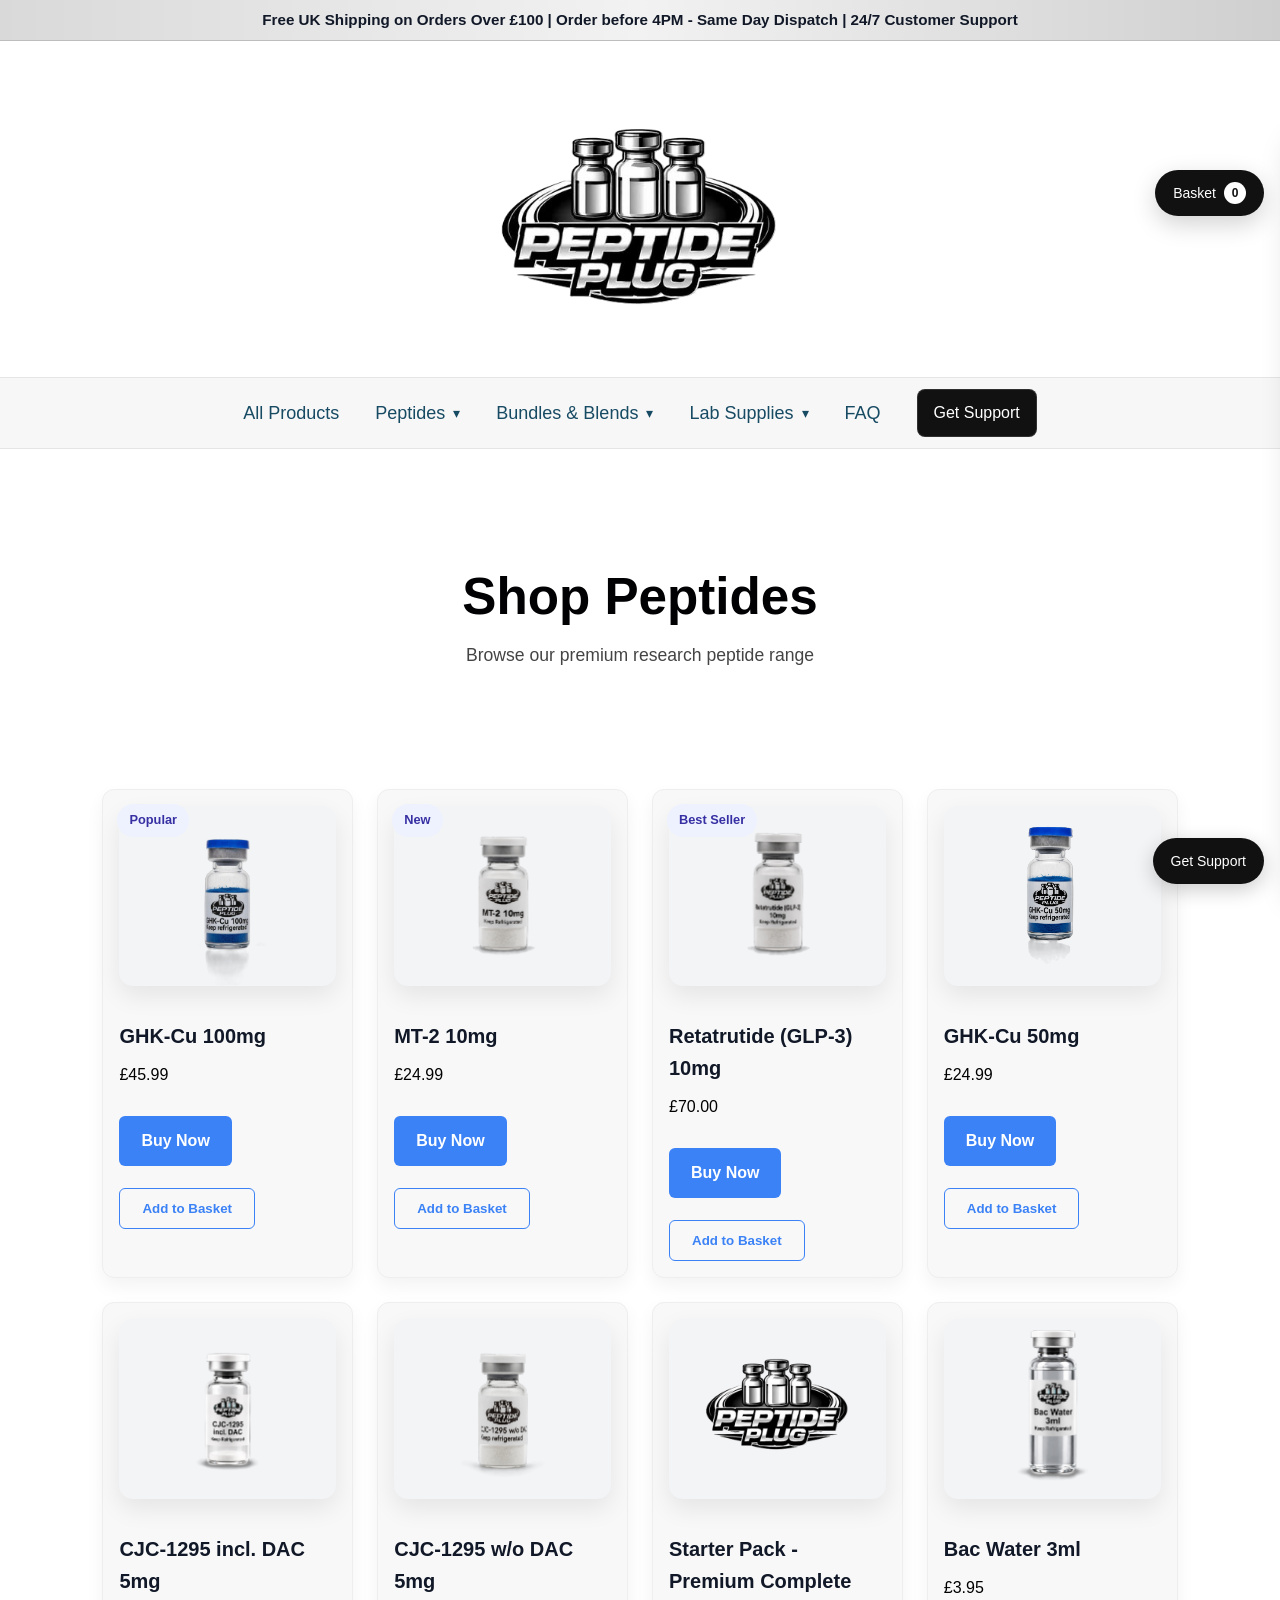
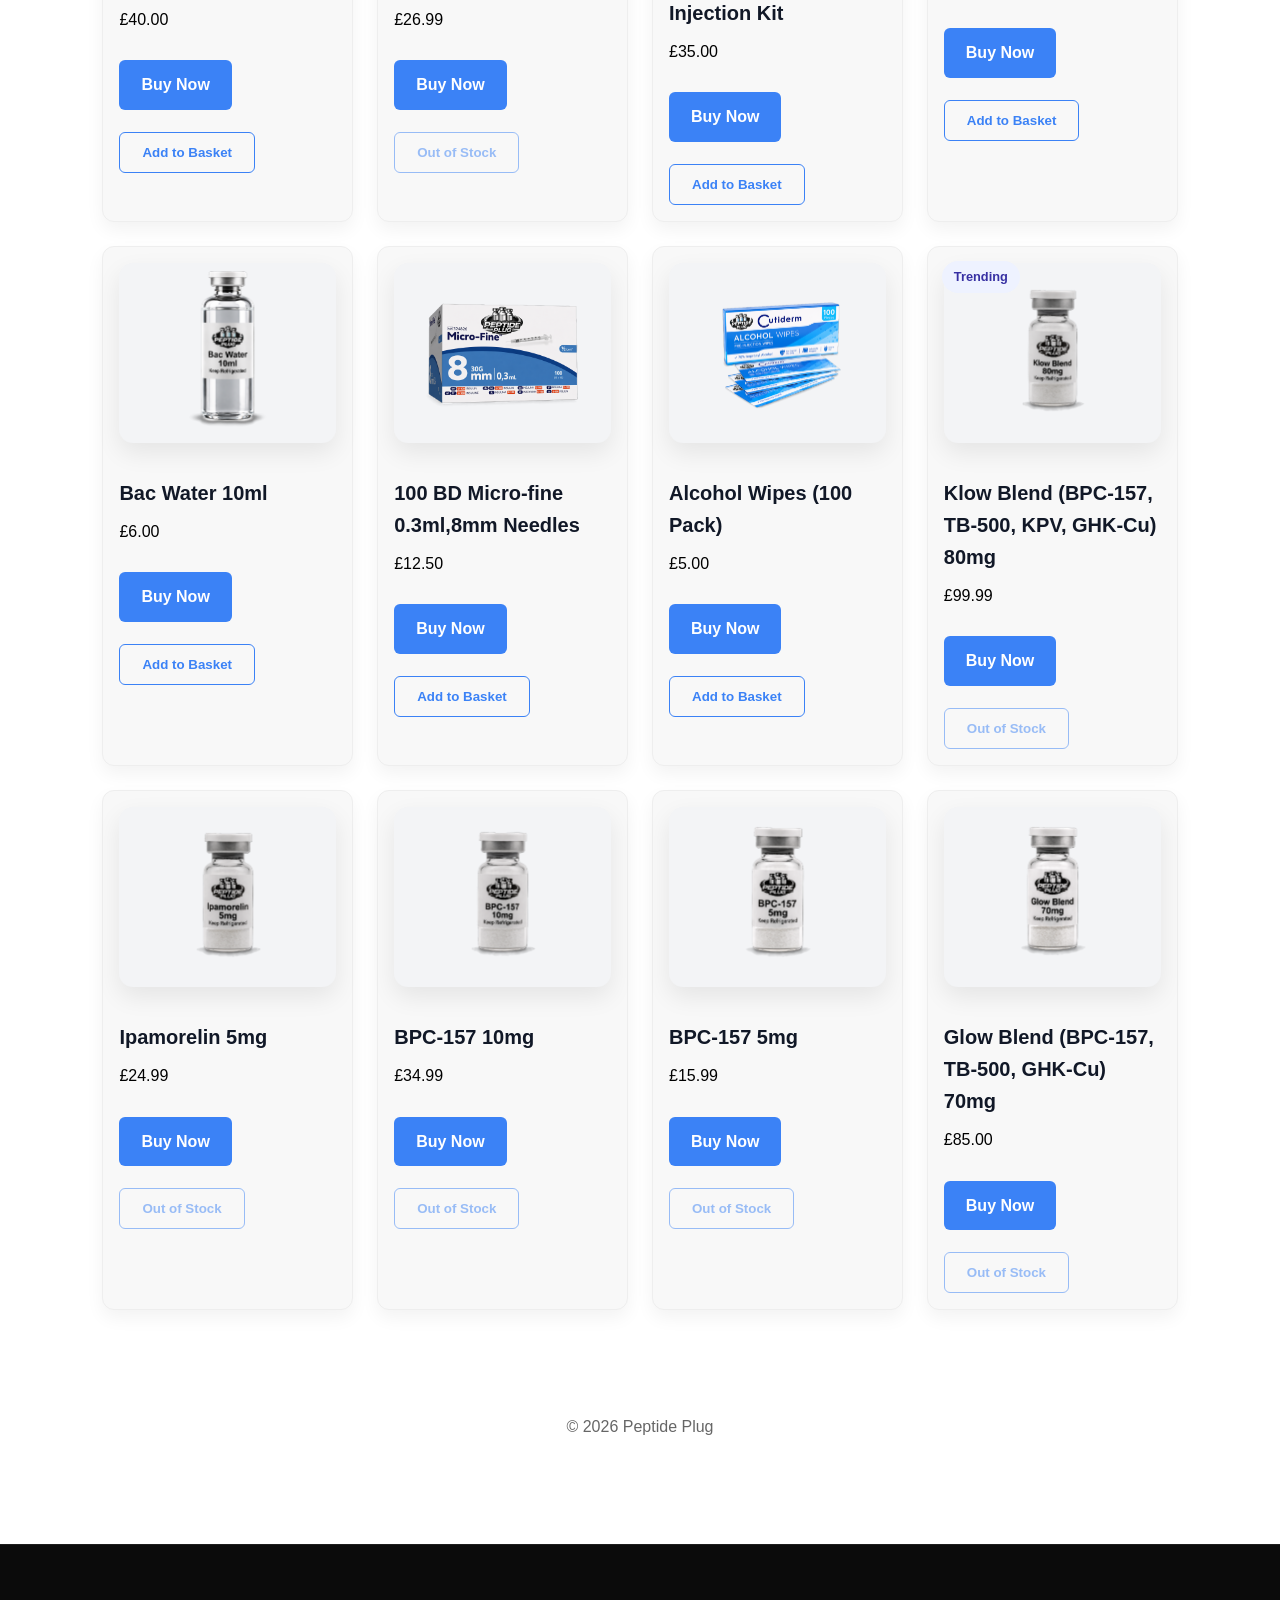
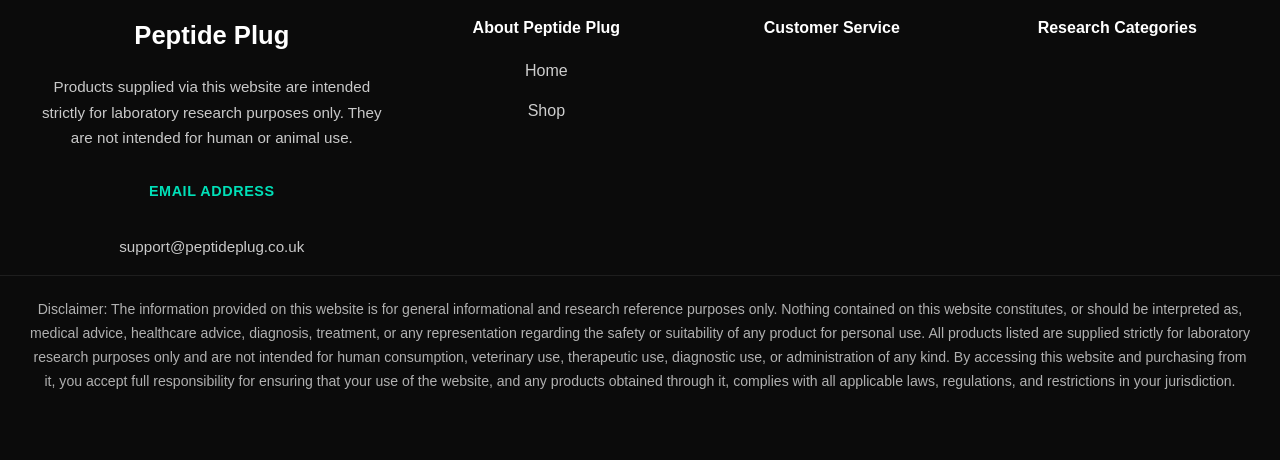
==== commit 8eb72e88: "FAQ and Footer" ====
--- a/shop/index.html
+++ b/shop/index.html
@@ -57,6 +57,9 @@
       </form>
     </div>
   </div>
+
+  <div id="siteFooter"></div>
+
 </body>
 
 </html>
--- a/style.css
+++ b/style.css
@@ -3,6 +3,10 @@
   padding: 0;
   box-sizing: border-box;
   font-family: Arial, sans-serif;
+}
+
+html {
+  scroll-behavior: smooth;
 }
 
 body {
@@ -68,9 +72,11 @@
   max-width: 520px;
 }
 
+.hero-text h1,
 .hero-text h2 {
   font-size: clamp(2rem, 4vw, 3.4rem);
   margin-bottom: 16px;
+  line-height: 1.1;
 }
 
 .hero-text p {
@@ -96,7 +102,7 @@
   box-shadow: 0 10px 30px rgba(0, 0, 0, 0.12);
 }
 
-/* SECTIONS */
+/* GENERIC SECTIONS */
 .section {
   display: flex;
   align-items: center;
@@ -143,7 +149,7 @@
   min-height: 180px;
 }
 
-/* CARDS */
+/* GENERIC CARDS */
 .cards {
   display: grid;
   grid-template-columns: repeat(3, 1fr);
@@ -195,12 +201,6 @@
   margin-bottom: 18px;
 }
 
-.buttons {
-  display: flex;
-  gap: 12px;
-  flex-wrap: wrap;
-}
-
 .product img {
   width: 100%;
   height: 180px;
@@ -209,6 +209,12 @@
 }
 
 /* BUTTONS */
+.buttons {
+  display: flex;
+  gap: 12px;
+  flex-wrap: wrap;
+}
+
 .btn {
   display: inline-block;
   margin-top: 10px;
@@ -220,7 +226,7 @@
   border-radius: 6px;
   text-decoration: none;
   font-weight: 600;
-  transition: background 0.2s ease;
+  transition: background 0.2s ease, transform 0.2s ease;
 }
 
 .btn:hover {
@@ -290,107 +296,6 @@
   margin-top: 8px;
 }
 
-/* SHOP EXTRA */
-.shop-actions {
-  display: flex;
-  justify-content: flex-end;
-  gap: 12px;
-  padding: 20px 8% 0;
-}
-
-/* PRODUCT PAGE */
-.back-link {
-  max-width: 1200px;
-  margin: 30px auto 0;
-  padding: 0 20px;
-}
-
-.product-page {
-  max-width: 1200px;
-  margin: 30px auto 60px;
-  padding: 0 20px;
-  display: grid;
-  grid-template-columns: 1fr 1fr;
-  gap: 40px;
-  align-items: start;
-}
-
-.product-image-wrap,
-.product-info {
-  background: #ffffff;
-  border-radius: 16px;
-  padding: 24px;
-}
-
-.product-image-wrap img {
-  width: 100%;
-  height: auto;
-  display: block;
-  border-radius: 12px;
-}
-
-.product-info h1 {
-  margin: 0 0 10px;
-  font-size: 2rem;
-  color: #000000;
-}
-
-.product-price {
-  font-size: 1.25rem;
-  margin-bottom: 20px;
-  color: #000000;
-}
-
-.product-description {
-  line-height: 1.6;
-  margin-bottom: 24px;
-  color: #000000;
-}
-
-.product-meta {
-  margin-bottom: 24px;
-}
-
-.product-meta p {
-  margin: 8px 0;
-  color: #000000;
-}
-
-.product-meta strong {
-  color: #000000;
-}
-
-.product-description-content {
-  display: -webkit-box;
-  -webkit-box-orient: vertical;
-  -webkit-line-clamp: 4;
-  overflow: hidden;
-}
-
-.product-description-content.expanded {
-  display: block;
-  overflow: visible;
-}
-
-.description-toggle-btn {
-  margin-top: 14px;
-}
-
-.product-description h3 {
-  margin: 18px 0 10px;
-  font-size: 1.05rem;
-  color: #000000;
-}
-
-.product-description p {
-  margin-bottom: 12px;
-  color: #000000;
-}
-
-.product-description strong {
-  color: #000000;
-}
-
 /* CATEGORY NAV */
 .category-nav-wrap {
   width: 100%;
@@ -487,6 +392,200 @@
   display: flex;
   gap: 10px;
   align-items: center;
+}
+
+/* SHOP EXTRA */
+.shop-actions {
+  display: flex;
+  justify-content: flex-end;
+  gap: 12px;
+  padding: 20px 8% 0;
+}
+
+/* PRODUCT PAGE */
+.back-link {
+  max-width: 1200px;
+  margin: 30px auto 0;
+  padding: 0 20px;
+}
+
+.product-page {
+  max-width: 1200px;
+  margin: 30px auto 60px;
+  padding: 0 20px;
+  display: grid;
+  grid-template-columns: 1fr 1fr;
+  gap: 40px;
+  align-items: start;
+}
+
+.product-image-wrap,
+.product-info {
+  background: #ffffff;
+  border-radius: 16px;
+  padding: 24px;
+}
+
+.product-image-wrap img {
+  width: 100%;
+  height: 420px;
+  object-fit: contain;
+  display: block;
+  border-radius: 12px;
+}
+
+.product-info h1 {
+  margin: 0 0 10px;
+  font-size: 2rem;
+  color: #000000;
+}
+
+.product-price {
+  font-size: 1.25rem;
+  margin-bottom: 20px;
+  color: #000000;
+}
+
+.product-description {
+  line-height: 1.6;
+  margin-bottom: 24px;
+  color: #000000;
+}
+
+.product-meta {
+  margin-bottom: 24px;
+}
+
+.product-meta p {
+  margin: 8px 0;
+  color: #000000;
+}
+
+.product-meta strong {
+  color: #000000;
+}
+
+.product-description-content {
+  display: -webkit-box;
+  -webkit-box-orient: vertical;
+  -webkit-line-clamp: 4;
+  overflow: hidden;
+}
+
+.product-description-content.expanded {
+  display: block;
+  overflow: visible;
+}
+
+.description-toggle-btn {
+  margin-top: 14px;
+}
+
+.product-description h3 {
+  margin: 18px 0 10px;
+  font-size: 1.05rem;
+  color: #000000;
+}
+
+.product-description p {
+  margin-bottom: 12px;
+  color: #000000;
+}
+
+.product-description strong {
+  color: #000000;
+}
+
+/* PRODUCT IMAGES */
+.product-image-slider {
+  position: relative;
+  width: 100%;
+  height: 420px;
+  display: flex;
+  align-items: center;
+  justify-content: center;
+  overflow: hidden;
+}
+
+.product-image-slider img {
+  width: 100%;
+  height: 100%;
+  object-fit: contain;
+  display: block;
+  border-radius: 12px;
+  transition: opacity 0.3s ease;
+}
+
+.product-image-nav {
+  position: absolute;
+  top: 50%;
+  transform: translateY(-50%);
+  width: 42px;
+  height: 42px;
+  border: none;
+  border-radius: 999px;
+  background: rgba(17, 17, 17, 0.75);
+  color: #fff;
+  font-size: 24px;
+  cursor: pointer;
+  z-index: 2;
+}
+
+.product-image-nav.prev {
+  left: 12px;
+}
+
+.product-image-nav.next {
+  right: 12px;
+}
+
+.product-image-dots {
+  display: flex;
+  justify-content: center;
+  gap: 8px;
+  margin-top: 14px;
+}
+
+.product-image-dot {
+  width: 10px;
+  height: 10px;
+  border: none;
+  border-radius: 999px;
+  background: #cfcfcf;
+  cursor: pointer;
+}
+
+.product-image-dot.active {
+  background: #111;
+}
+
+/* PRODUCT VARIANTS */
+.product-variant-wrap {
+  margin-bottom: 20px;
+}
+
+.product-variant-label {
+  display: block;
+  margin-bottom: 8px;
+  font-weight: 600;
+  color: #111;
+}
+
+.product-variant-select {
+  width: 100%;
+  padding: 12px 14px;
+  border: 1px solid #d8d8d8;
+  border-radius: 8px;
+  background: #fff;
+  font: inherit;
+  font-size: 14px;
+  color: #111;
+}
+
+.basket-item-option {
+  margin: 0 0 6px;
+  font-size: 13px;
+  color: #666;
 }
 
 /* SUPPORT WIDGET */
@@ -799,7 +898,290 @@
   color: #666;
 }
 
+/* HOME PAGE */
+.hero-home {
+  min-height: auto;
+  padding: 72px 24px 56px;
+  background:
+    radial-gradient(circle at top left, rgba(255, 255, 255, 0.08), transparent 35%),
+    linear-gradient(135deg, #111827 0%, #0f172a 100%);
+}
+
+.hero-home .hero-content {
+  max-width: 1200px;
+  margin: 0 auto;
+  display: grid;
+  grid-template-columns: 1.4fr 0.9fr;
+  gap: 32px;
+  align-items: center;
+}
+
+.eyebrow {
+  display: inline-block;
+  padding: 8px 14px;
+  border-radius: 999px;
+  background: rgba(255, 255, 255, 0.08);
+  color: #ffffff;
+  font-size: 0.85rem;
+  font-weight: 600;
+  margin-bottom: 18px;
+}
+
+.hero-home .hero-text {
+  max-width: none;
+}
+
+.hero-home h1 {
+  font-size: clamp(2.2rem, 4vw, 4rem);
+  line-height: 1.1;
+  margin-bottom: 16px;
+  color: #ffffff;
+}
+
+.hero-home p {
+  font-size: 1.05rem;
+  line-height: 1.7;
+  max-width: 680px;
+  color: rgba(255, 255, 255, 0.82);
+  margin-bottom: 24px;
+}
+
+.hero-buttons {
+  margin-bottom: 28px;
+}
+
+.hero-feature-card {
+  display: flex;
+  justify-content: center;
+}
+
+.hero-feature-inner {
+  width: 100%;
+  max-width: 360px;
+  padding: 28px;
+  border-radius: 24px;
+  background: rgba(255, 255, 255, 0.08);
+  border: 1px solid rgba(255, 255, 255, 0.1);
+  box-shadow: 0 20px 60px rgba(0, 0, 0, 0.25);
+  backdrop-filter: blur(12px);
+}
+
+.mini-label {
+  font-size: 0.82rem;
+  text-transform: uppercase;
+  letter-spacing: 1px;
+  color: rgba(255, 255, 255, 0.65);
+  margin-bottom: 10px;
+}
+
+.hero-feature-inner h3 {
+  color: #ffffff;
+  margin-bottom: 18px;
+  font-size: 1.4rem;
+}
+
+.featured-mini-list {
+  display: flex;
+  flex-direction: column;
+  gap: 12px;
+}
+
+.featured-mini-list a {
+  text-decoration: none;
+  color: #ffffff;
+  padding: 14px 16px;
+  border-radius: 14px;
+  background: rgba(255, 255, 255, 0.06);
+  transition: 0.2s ease;
+}
+
+.featured-mini-list a:hover {
+  transform: translateY(-2px);
+  background: rgba(255, 255, 255, 0.12);
+}
+
+.home-section {
+  max-width: 1200px;
+  margin: 0 auto;
+  padding: 70px 24px;
+}
+
+.home-section.section {
+  display: block;
+  gap: 0;
+}
+
+.section-heading {
+  display: flex;
+  justify-content: space-between;
+  align-items: end;
+  gap: 20px;
+  margin-bottom: 28px;
+}
+
+.section-heading.centered {
+  justify-content: center;
+  text-align: center;
+}
+
+.section-label {
+  display: inline-block;
+  margin-bottom: 10px;
+  font-size: 0.82rem;
+  text-transform: uppercase;
+  letter-spacing: 1px;
+  color: #6b7280;
+  font-weight: 700;
+}
+
+.section-heading h2 {
+  margin-bottom: 8px;
+  font-size: 2rem;
+}
+
+.section-heading p {
+  color: #6b7280;
+  max-width: 700px;
+}
+
+.text-link {
+  color: #111827;
+  text-decoration: none;
+  font-weight: 700;
+  white-space: nowrap;
+}
+
+.text-link:hover {
+  text-decoration: underline;
+}
+
+.cards-home {
+  display: grid;
+  grid-template-columns: repeat(3, 1fr);
+  gap: 24px;
+  padding: 0;
+}
+
+.product-card {
+  background: #ffffff;
+  border: 1px solid #e5e7eb;
+  border-radius: 22px;
+  overflow: hidden;
+  box-shadow: 0 14px 35px rgba(0, 0, 0, 0.06);
+  transition: transform 0.2s ease, box-shadow 0.2s ease;
+  padding: 0;
+}
+
+.product-card:hover {
+  transform: translateY(-6px);
+  box-shadow: 0 20px 40px rgba(0, 0, 0, 0.1);
+}
+
+.product-card .image-box {
+  min-height: 220px;
+  padding: 26px;
+  background: linear-gradient(180deg, #f8fafc 0%, #f1f5f9 100%);
+  box-shadow: none;
+  border-radius: 0;
+}
+
+.product-card .image-box img {
+  object-fit: contain;
+}
+
+.card-content {
+  padding: 22px;
+}
+
+.product-tag {
+  display: inline-block;
+  margin-bottom: 12px;
+  padding: 6px 12px;
+  border-radius: 999px;
+  background: #eef2ff;
+  color: #3730a3;
+  font-size: 0.8rem;
+  font-weight: 700;
+}
+
+.product-card h3 {
+  margin-bottom: 10px;
+  font-size: 1.3rem;
+}
+
+.product-card p {
+  color: #6b7280;
+  line-height: 1.6;
+  margin-bottom: 18px;
+}
+
+.alt-section {
+  background: #f8fafc;
+  border-radius: 28px;
+  margin-bottom: 60px;
+}
+
+.feature-grid {
+  display: grid;
+  grid-template-columns: repeat(3, 1fr);
+  gap: 22px;
+  margin-top: 24px;
+}
+
+.feature-box {
+  background: #ffffff;
+  border-radius: 20px;
+  padding: 26px;
+  border: 1px solid #e5e7eb;
+  box-shadow: 0 10px 24px rgba(0, 0, 0, 0.04);
+}
+
+.feature-box h3 {
+  margin-bottom: 10px;
+  font-size: 1.15rem;
+}
+
+.feature-box p {
+  color: #6b7280;
+  line-height: 1.6;
+}
+
+.review-box {
+  text-align: left;
+}
+
+.review-stars {
+  font-size: 1.1rem;
+  margin-bottom: 12px;
+  color: #f59e0b;
+  letter-spacing: 2px;
+}
+
+.review-author {
+  display: inline-block;
+  margin-top: 14px;
+  font-weight: 700;
+  color: #111827;
+}
+
 /* RESPONSIVE */
+@media (max-width: 950px) {
+  .hero-home .hero-content,
+  .cards-home,
+  .feature-grid {
+    grid-template-columns: 1fr;
+  }
+
+  .section-heading {
+    flex-direction: column;
+    align-items: flex-start;
+  }
+
+  .hero-feature-card {
+    justify-content: flex-start;
+  }
+}
+
 @media (max-width: 900px) {
   .hero,
   .section,
@@ -917,17 +1299,9 @@
   }
 
   .product-description-content {
-    display: -webkit-box;
-    -webkit-box-orient: vertical;
     -webkit-line-clamp: 3;
-    overflow: hidden;
     font-size: 0.95rem;
     line-height: 1.5;
-  }
-
-  .product-description-content.expanded {
-    display: block;
-    overflow: visible;
   }
 
   .product-page {
@@ -940,12 +1314,6 @@
     padding: 14px;
   }
 
-  .product-image-wrap img {
-    width: 100%;
-    max-height: 120px;
-    object-fit: contain;
-  }
-
   .product-info {
     padding: 18px;
   }
@@ -981,6 +1349,32 @@
   .product-info .buttons .btn {
     width: 100%;
     text-align: center;
+  }
+
+  .product-image-slider,
+  .product-image-slider img,
+  .product-image-wrap img {
+    height: 260px;
+  }
+
+  .product-image-nav {
+    width: 36px;
+    height: 36px;
+    font-size: 20px;
+  }
+}
+
+@media (max-width: 640px) {
+  .hero-home {
+    padding: 56px 18px 42px;
+  }
+
+  .home-section {
+    padding: 54px 18px;
+  }
+
+  .hero-home h1 {
+    font-size: 2.2rem;
   }
 }
 
@@ -1000,4 +1394,228 @@
     padding: 11px 16px;
     font-size: 13px;
   }
+}
+
+.product-card-body {
+  padding-top: 16px;
+}
+
+
+.product {
+  position: relative;
+}
+
+.product-badge {
+  position: absolute;
+  top: 14px;
+  left: 14px;
+  display: inline-block;
+  padding: 6px 12px;
+  border-radius: 999px;
+  background: #eef2ff;
+  color: #3730a3;
+  font-size: 0.8rem;
+  font-weight: 700;
+  z-index: 2;
+}
+
+.site-footer {
+  background: #0b0b0b;
+  color: #f5f5f5;
+  padding: 70px 0 40px;
+  border-top: 1px solid rgba(255, 255, 255, 0.08);
+  margin-top: 80px;
+}
+
+.footer-container {
+  width: min(1200px, calc(100% - 40px));
+  margin: 0 auto;
+  display: grid;
+  grid-template-columns: 1.4fr 1fr 1fr 1fr;
+  gap: 40px;
+}
+
+.footer-column h3,
+.footer-column h4 {
+  margin: 0 0 18px;
+  color: #ffffff;
+}
+
+.footer-column h3 {
+  font-size: 1.6rem;
+}
+
+.footer-column h4 {
+  font-size: 1rem;
+}
+
+.footer-column p {
+  margin: 0 0 16px;
+  color: rgba(255, 255, 255, 0.78);
+  line-height: 1.7;
+  font-size: 0.95rem;
+}
+
+.footer-column ul {
+  list-style: none;
+  padding: 0;
+  margin: 0;
+}
+
+.footer-column ul li {
+  margin-bottom: 14px;
+}
+
+.footer-column ul li a {
+  color: rgba(255, 255, 255, 0.8);
+  text-decoration: none;
+  transition: color 0.2s ease;
+}
+
+.footer-column ul li a:hover {
+  color: #00e0b8;
+}
+
+.footer-contact-block {
+  margin-top: 28px;
+}
+
+.footer-contact-block p strong {
+  display: block;
+  color: #00e0b8;
+  margin-bottom: 4px;
+  font-size: 0.9rem;
+  text-transform: uppercase;
+  letter-spacing: 0.04em;
+}
+
+@media (max-width: 980px) {
+  .footer-container {
+    grid-template-columns: 1fr 1fr;
+  }
+}
+
+@media (max-width: 640px) {
+  .site-footer {
+    padding: 50px 0 30px;
+  }
+
+  .footer-container {
+    grid-template-columns: 1fr;
+    gap: 28px;
+  }
+}
+
+
+.faq-page {
+  min-height: 100vh;
+  background: #ffffff;
+  color: #000000;
+}
+
+.faq-hero {
+  padding: 100px 0 40px;
+  border-bottom: 1px solid rgba(255, 255, 255, 0.08);
+}
+
+.faq-container {
+  width: min(1000px, calc(100% - 40px));
+  margin: 0 auto;
+}
+
+.faq-eyebrow {
+  display: inline-block;
+  margin-bottom: 14px;
+  color: #00e0b8;
+  font-size: 0.9rem;
+  font-weight: 600;
+  text-transform: uppercase;
+  letter-spacing: 0.08em;
+}
+
+.faq-hero h1 {
+  margin: 0 0 14px;
+  font-size: clamp(2rem, 4vw, 3.4rem);
+  line-height: 1.1;
+}
+
+.faq-hero p {
+  margin: 0;
+  max-width: 700px;
+  color: rgba(0, 0, 0, 0.78);
+  line-height: 1.7;
+}
+
+.faq-section {
+  padding: 40px 0 80px;
+}
+
+.faq-list {
+  display: grid;
+  gap: 16px;
+}
+
+.faq-item {
+  background: #b4b0b0;
+  border: 1px solid rgba(255, 255, 255, 0.08);
+  border-radius: 16px;
+  overflow: hidden;
+}
+
+.faq-question {
+  width: 100%;
+  background: transparent;
+  color: #000000;
+  border: 0;
+  padding: 22px 24px;
+  font-size: 1rem;
+  font-weight: 600;
+  display: flex;
+  align-items: center;
+  justify-content: space-between;
+  text-align: left;
+  cursor: pointer;
+}
+
+.faq-icon {
+  font-size: 1.4rem;
+  color: #00e0b8;
+  flex-shrink: 0;
+  margin-left: 16px;
+}
+
+.faq-answer {
+  max-height: 0;
+  overflow: hidden;
+  transition: max-height 0.25s ease;
+}
+
+.faq-answer p {
+  margin: 0;
+  padding: 0 24px 22px;
+  color: rgba(0, 0, 0, 0.78);
+  line-height: 1.7;
+}
+
+.faq-item.active .faq-answer {
+  max-height: 220px;
+}
+
+.faq-item.active .faq-icon {
+  content: "-";
+}
+
+.footer-disclaimer {
+  width: 100%;
+  border-top: 1px solid rgba(255, 255, 255, 0.08);
+  padding: 22px 30px 26px;
+  box-sizing: border-box;
+}
+
+.footer-disclaimer p {
+  margin: 0;
+  width: 100%;
+  color: rgba(255, 255, 255, 0.68);
+  font-size: 0.88rem;
+  line-height: 1.7;
 }
